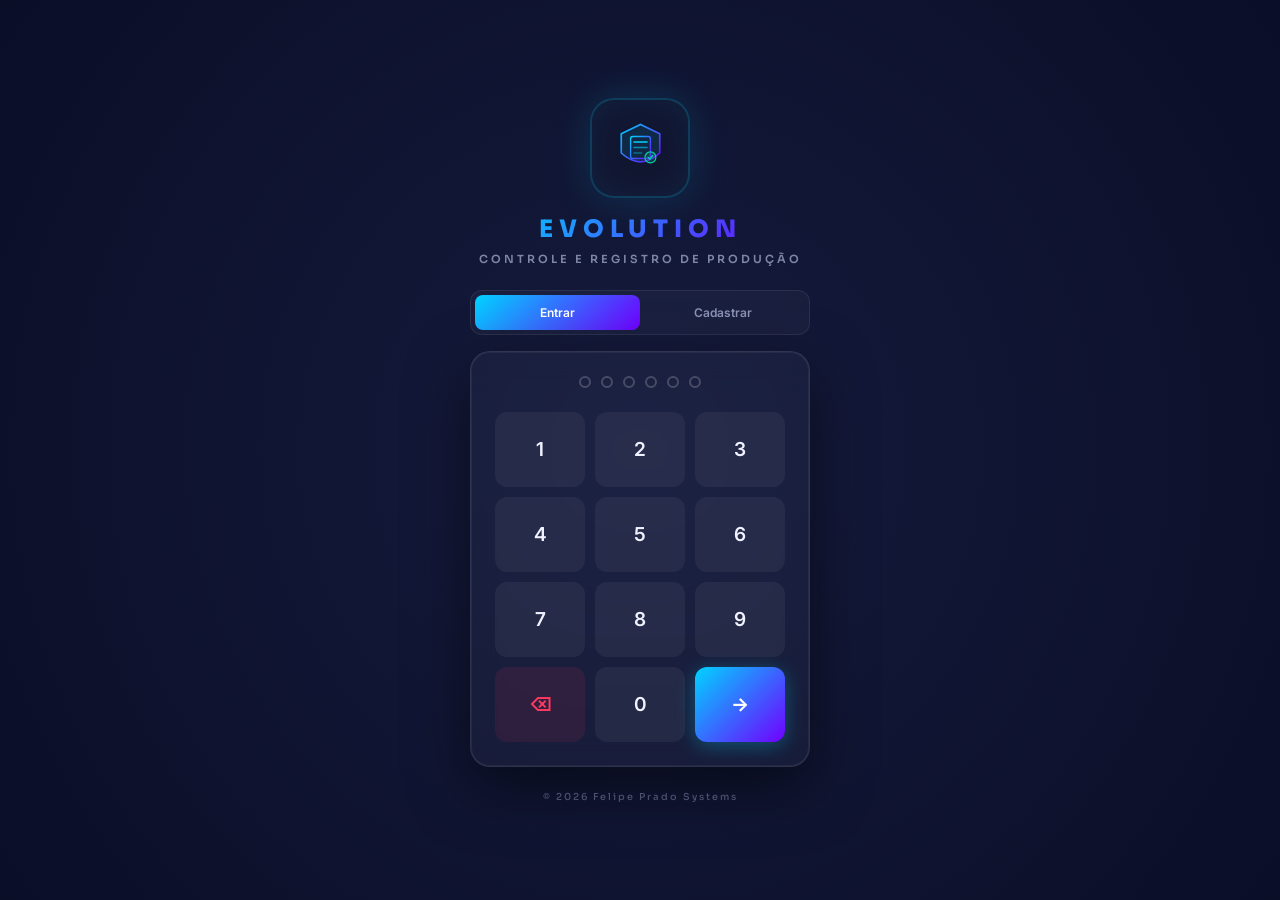
==== financas.html @ 0ac42cc8 "Add files via upload" ====
<!DOCTYPE html>
<html lang="pt-BR">
<head>
    <meta charset="UTF-8">
    <meta name="viewport" content="width=device-width, initial-scale=1.0, maximum-scale=1.0, user-scalable=no, viewport-fit=cover">
    <meta name="theme-color" content="#0a0e27">
    <meta name="apple-mobile-web-app-capable" content="yes">
    <meta name="apple-mobile-web-app-status-bar-style" content="black-translucent">
    <title>Finan&ccedil;as | Felipe Prado Systems</title>
    <link rel="icon" type="image/svg+xml" href="[data-uri]">
    <link rel="preconnect" href="https://fonts.googleapis.com">
    <link rel="stylesheet" href="https://fonts.googleapis.com/css2?family=Sora:wght@300;400;500;600;700;800&family=Inter:wght@300;400;500;600;700;800&family=JetBrains+Mono:wght@400;500;600;700&display=swap">
    <script src="https://www.gstatic.com/firebasejs/10.14.1/firebase-app-compat.js"></script>
    <script src="https://www.gstatic.com/firebasejs/10.14.1/firebase-auth-compat.js"></script>
    <script src="https://www.gstatic.com/firebasejs/10.14.1/firebase-firestore-compat.js"></script>
    <script src="https://cdn.jsdelivr.net/npm/chart.js@4.4.4/dist/chart.umd.min.js"></script>
<style>
@import url('https://fonts.googleapis.com/css2?family=Sora:wght@300;400;500;600;700;800&family=Inter:wght@300;400;500;600;700;800&family=JetBrains+Mono:wght@400;500;600;700&display=swap');
:root {
    --primary:#00d4ff; --primary-glow:rgba(0,212,255,0.4); --secondary:#7000ff;
    --accent:#ffd700; --danger:#ff3860; --success:#00d9a6; --warning:#ffb800;
    --info:#00b4d8; --bg:#0a0e27; --surface:rgba(255,255,255,0.03);
    --surface-elevated:rgba(255,255,255,0.06); --glass:rgba(20,25,50,0.7);
    --border:rgba(255,255,255,0.08); --text:#f0f2ff; --text-secondary:#8b92b4;
    --text-muted:#4a5070;
    --gradient-primary:linear-gradient(135deg,#00d4ff 0%,#7000ff 100%);
    --gradient-success:linear-gradient(135deg,#00d9a6 0%,#00b4d8 100%);
    --gradient-gold:linear-gradient(135deg,#ffd700 0%,#ffb800 100%);
    --gradient-orange:linear-gradient(135deg,#ff8c00 0%,#ff3860 100%);
    --radius:16px; --radius-sm:12px;
}
*{margin:0;padding:0;box-sizing:border-box;-webkit-tap-highlight-color:transparent}
html{scroll-behavior:smooth;touch-action:manipulation}
body{font-family:'Sora','Inter',-apple-system,BlinkMacSystemFont,sans-serif;background:var(--bg);color:var(--text);min-height:100vh;overflow-x:hidden}

/* Ambient */
.ambient-bg{position:fixed;top:0;left:0;width:100%;height:100%;z-index:-1;overflow:hidden;pointer-events:none}
.ambient-bg::before{content:'';position:absolute;top:-50%;left:-50%;width:200%;height:200%;background:radial-gradient(circle at 30% 20%,rgba(0,212,255,0.04) 0%,transparent 50%),radial-gradient(circle at 70% 80%,rgba(112,0,255,0.04) 0%,transparent 50%);animation:rotate 60s linear infinite}
@keyframes rotate{from{transform:rotate(0deg)}to{transform:rotate(360deg)}}

/* Layout */
.app-container{max-width:480px;margin:0 auto;min-height:100vh;display:flex;flex-direction:column;position:relative;padding-bottom:80px}

/* Loading */
#loadingScreen{position:fixed;inset:0;display:flex;flex-direction:column;align-items:center;justify-content:center;background:radial-gradient(circle at center,#151b3d 0%,#0a0e27 100%);z-index:9999;gap:20px;transition:opacity 0.5s,visibility 0.5s}
#loadingScreen.hidden{opacity:0;visibility:hidden;pointer-events:none}
.loader-ring{width:52px;height:52px;border:3px solid var(--border);border-top-color:var(--primary);border-radius:50%;animation:spin 0.8s linear infinite}
@keyframes spin{to{transform:rotate(360deg)}}
#loadingScreen p{font-size:0.75rem;color:var(--text-secondary);letter-spacing:2px;text-transform:uppercase;font-weight:600}

/* Header */
.app-header{position:sticky;top:0;z-index:100;padding:12px 16px;background:rgba(10,14,39,0.92);backdrop-filter:blur(20px);-webkit-backdrop-filter:blur(20px);border-bottom:1px solid var(--border);display:flex;align-items:center;gap:12px}
.back-btn{height:36px;padding:0 12px;border-radius:10px;border:1px solid rgba(0,212,255,0.5);background:rgba(0,212,255,0.08);color:var(--primary);display:flex;align-items:center;gap:6px;cursor:pointer;font-size:0.9rem;flex-shrink:0;transition:all 0.2s;white-space:nowrap;animation:backBtnPulse 2.4s ease-in-out infinite;}
@keyframes backBtnPulse{0%,100%{box-shadow:0 0 0 0 rgba(0,212,255,0.0),0 0 8px rgba(0,212,255,0.15)}50%{box-shadow:0 0 0 4px rgba(0,212,255,0.12),0 0 18px rgba(0,212,255,0.35)}}
.back-btn:active{background:var(--primary);color:white;border-color:var(--primary);animation:none}
.back-btn-label{font-size:0.65rem;font-weight:700;letter-spacing:0.3px;color:var(--primary);transition:color 0.2s}
.back-btn:active .back-btn-label{color:white}
.header-center{flex:1;display:flex;align-items:center;gap:10px}
.header-logo-wrap{width:36px;height:36px;border-radius:10px;background:rgba(0,212,255,0.1);border:1px solid rgba(0,212,255,0.2);display:flex;align-items:center;justify-content:center;font-size:1.1rem;flex-shrink:0}
.header-title-text{font-size:1rem;font-weight:800;background:var(--gradient-primary);-webkit-background-clip:text;-webkit-text-fill-color:transparent}
.header-subtitle{font-size:0.6rem;color:var(--text-secondary);font-weight:600;letter-spacing:0.5px}
.header-month-nav{display:flex;align-items:center;gap:4px;margin-left:auto}
.month-nav-btn{width:30px;height:30px;border-radius:8px;border:1px solid var(--border);background:var(--surface);color:var(--text-secondary);display:flex;align-items:center;justify-content:center;cursor:pointer;font-size:0.9rem;transition:all 0.2s}
.month-nav-btn:active{background:var(--primary);color:white;border-color:var(--primary);transform:scale(0.9)}
.month-nav-label{font-size:0.65rem;font-weight:700;color:var(--text-secondary);letter-spacing:0.3px;padding:0 4px;text-align:center;min-width:64px}

/* Content */
.app-content{flex:1;padding:16px;display:flex;flex-direction:column;gap:12px}
.screen{display:none}
.screen.active{display:flex;flex-direction:column;gap:12px}

/* Bottom Nav */
.bottom-nav{position:fixed;bottom:0;left:50%;transform:translateX(-50%);width:100%;max-width:480px;background:rgba(10,14,39,0.95);backdrop-filter:blur(20px);-webkit-backdrop-filter:blur(20px);border-top:1px solid var(--border);display:flex;z-index:200;padding:8px 0 max(8px,env(safe-area-inset-bottom))}
.nav-btn{flex:1;display:flex;flex-direction:column;align-items:center;gap:3px;padding:6px 4px;border:none;background:transparent;color:var(--text-muted);cursor:pointer;transition:all 0.25s;border-radius:12px;margin:0 4px;position:relative}
.nav-btn.active{color:var(--primary)}
.nav-btn.active::after{content:'';position:absolute;bottom:-4px;left:50%;transform:translateX(-50%);width:20px;height:2px;background:var(--primary);border-radius:2px}
.nav-icon{font-size:1.2rem;line-height:1}
.nav-label{font-size:0.55rem;font-weight:700;letter-spacing:0.5px;text-transform:uppercase}

/* Toast */
.toast-container{position:fixed;top:16px;right:16px;left:16px;max-width:448px;margin:0 auto;z-index:10000;display:flex;flex-direction:column;gap:8px;pointer-events:none}
.toast{background:var(--glass);backdrop-filter:blur(20px);border:1px solid var(--border);border-radius:12px;padding:12px 16px;font-size:0.8rem;font-weight:600;color:var(--text);animation:toastIn 0.3s ease,toastOut 0.3s ease 2.7s forwards;border-left:3px solid var(--primary);pointer-events:all;display:flex;align-items:center;gap:10px}
.toast .toast-icon{font-size:1.1rem}
.toast.success{border-left-color:var(--success)}
.toast.error{border-left-color:var(--danger)}
.toast.warning{border-left-color:var(--warning)}
@keyframes toastIn{from{opacity:0;transform:translateY(-10px)}to{opacity:1;transform:translateY(0)}}
@keyframes toastOut{from{opacity:1}to{opacity:0}}

/* ===== SALDO CARD PREMIUM ===== */
.saldo-card{background:var(--glass);backdrop-filter:blur(20px);border:1px solid rgba(0,212,255,0.15);border-radius:24px;padding:24px 24px 20px;position:relative;overflow:hidden}
.saldo-card::before{content:'';position:absolute;top:0;left:0;right:0;height:3px;background:var(--gradient-primary)}
.saldo-card::after{content:'';position:absolute;top:-60px;right:-60px;width:160px;height:160px;background:radial-gradient(circle,rgba(0,212,255,0.08) 0%,transparent 70%);pointer-events:none}
.saldo-top-row{display:flex;align-items:center;justify-content:space-between;margin-bottom:16px}
.saldo-label{font-size:0.6rem;text-transform:uppercase;letter-spacing:2px;color:var(--text-secondary);font-weight:700}
.saldo-eye-btn{width:28px;height:28px;border-radius:8px;border:1px solid var(--border);background:var(--surface);color:var(--text-muted);display:flex;align-items:center;justify-content:center;cursor:pointer;font-size:0.85rem;transition:all 0.2s}
.saldo-eye-btn:active{background:var(--primary);color:white}
.saldo-main{text-align:center;margin-bottom:16px}
.saldo-value{font-family:'JetBrains Mono',monospace;font-size:2.4rem;font-weight:800;letter-spacing:-1px;margin-bottom:4px;transition:all 0.3s}
.saldo-value.positive{color:var(--success);text-shadow:0 0 30px rgba(0,217,166,0.3)}
.saldo-value.negative{color:var(--danger);text-shadow:0 0 30px rgba(255,56,96,0.3)}
.saldo-value.neutral{color:var(--text)}
.saldo-value.hidden-value{filter:blur(12px);user-select:none}
.saldo-sub{font-size:0.65rem;color:var(--text-muted);font-weight:600}
.saldo-metrics{display:grid;grid-template-columns:1fr 1fr 1fr;gap:1px;background:var(--border);border-radius:12px;overflow:hidden}
.saldo-metric{background:var(--glass);padding:12px 8px;text-align:center}
.saldo-metric-label{font-size:0.5rem;text-transform:uppercase;letter-spacing:1px;color:var(--text-muted);font-weight:700;margin-bottom:4px}
.saldo-metric-value{font-family:'JetBrains Mono',monospace;font-size:0.82rem;font-weight:700}
.saldo-metric.receitas .saldo-metric-value{color:var(--success)}
.saldo-metric.despesas .saldo-metric-value{color:var(--danger)}
.saldo-metric.economia .saldo-metric-value{color:var(--accent)}

/* Quick Actions */
.quick-actions{display:grid;grid-template-columns:1fr 1fr;gap:10px}
.quick-action-btn{display:flex;align-items:center;gap:10px;padding:14px;border-radius:var(--radius);border:1px solid var(--border);background:var(--glass);cursor:pointer;transition:all 0.2s;position:relative;overflow:hidden}
.quick-action-btn:active{transform:scale(0.97)}
.quick-action-btn.receita-btn{border-color:rgba(0,217,166,0.2)}
.quick-action-btn.receita-btn:active{background:rgba(0,217,166,0.1)}
.quick-action-btn.despesa-btn{border-color:rgba(255,56,96,0.2)}
.quick-action-btn.despesa-btn:active{background:rgba(255,56,96,0.1)}
.quick-action-icon{width:38px;height:38px;border-radius:10px;display:flex;align-items:center;justify-content:center;font-size:1.2rem;flex-shrink:0}
.receita-btn .quick-action-icon{background:rgba(0,217,166,0.12);color:var(--success)}
.despesa-btn .quick-action-icon{background:rgba(255,56,96,0.12);color:var(--danger)}
.quick-action-text{font-size:0.72rem;font-weight:700;color:var(--text)}
.quick-action-sub{font-size:0.58rem;color:var(--text-muted);font-weight:600;margin-top:1px}

/* Daily Average Bar */
.daily-bar{background:var(--glass);border:1px solid var(--border);border-radius:var(--radius);padding:14px 16px;display:flex;align-items:center;gap:12px}
.daily-bar-icon{font-size:1.3rem}
.daily-bar-info{flex:1}
.daily-bar-label{font-size:0.6rem;text-transform:uppercase;letter-spacing:1px;color:var(--text-secondary);font-weight:700}
.daily-bar-row{display:flex;align-items:baseline;gap:6px;margin-top:2px}
.daily-bar-value{font-family:'JetBrains Mono',monospace;font-size:1rem;font-weight:700;color:var(--text)}
.daily-bar-sub{font-size:0.6rem;color:var(--text-muted);font-weight:600}
.daily-bar-badge{font-size:0.6rem;font-weight:700;padding:4px 10px;border-radius:20px;white-space:nowrap}
.daily-bar-badge.ok{background:rgba(0,217,166,0.12);color:var(--success)}
.daily-bar-badge.warn{background:rgba(255,184,0,0.12);color:var(--warning)}
.daily-bar-badge.over{background:rgba(255,56,96,0.12);color:var(--danger)}

/* ===== EVO IMPORT ===== */
.evo-import-card{background:linear-gradient(135deg,rgba(0,212,255,0.08) 0%,rgba(112,0,255,0.08) 100%);border:1px solid rgba(0,212,255,0.2);border-radius:var(--radius);padding:14px 16px;display:flex;align-items:center;gap:12px}
.evo-import-icon{width:40px;height:40px;border-radius:10px;background:rgba(0,212,255,0.1);border:1px solid rgba(0,212,255,0.2);display:flex;align-items:center;justify-content:center;font-size:1.2rem;flex-shrink:0}
.evo-import-info{flex:1}
.evo-import-label{font-size:0.6rem;text-transform:uppercase;letter-spacing:1px;color:var(--primary);font-weight:700;margin-bottom:3px}
.evo-import-value{font-family:'JetBrains Mono',monospace;font-size:1rem;font-weight:700;color:var(--text)}
.evo-import-sub{font-size:0.6rem;color:var(--text-muted);margin-top:2px}

/* Score Card */
.score-card{background:var(--glass);border:1px solid var(--border);border-radius:var(--radius);padding:16px;display:flex;align-items:center;gap:16px}
.score-gauge{position:relative;width:72px;height:72px;flex-shrink:0}
.score-gauge canvas{width:72px !important;height:72px !important}
.score-number{position:absolute;inset:0;display:flex;flex-direction:column;align-items:center;justify-content:center}
.score-num{font-family:'JetBrains Mono',monospace;font-size:1.1rem;font-weight:800;line-height:1}
.score-max{font-size:0.5rem;color:var(--text-muted);font-weight:600}
.score-info{flex:1}
.score-title{font-size:0.7rem;text-transform:uppercase;letter-spacing:1.5px;color:var(--text-secondary);font-weight:700;margin-bottom:4px}
.score-badge{display:inline-flex;align-items:center;gap:5px;padding:4px 10px;border-radius:20px;font-size:0.7rem;font-weight:800;margin-bottom:6px}
.score-badge.excelente{background:rgba(0,217,166,0.15);color:var(--success);border:1px solid rgba(0,217,166,0.3)}
.score-badge.bom{background:rgba(255,215,0,0.15);color:var(--accent);border:1px solid rgba(255,215,0,0.3)}
.score-badge.regular{background:rgba(255,184,0,0.15);color:var(--warning);border:1px solid rgba(255,184,0,0.3)}
.score-badge.critico{background:rgba(255,56,96,0.15);color:var(--danger);border:1px solid rgba(255,56,96,0.3)}
.score-badge.indisponivel{background:rgba(139,146,180,0.08);color:var(--text-muted);border:1px solid rgba(139,146,180,0.15)}
.score-tip{font-size:0.65rem;color:var(--text-muted);line-height:1.4}

/* Glass Card */
.glass-card{background:var(--glass);backdrop-filter:blur(10px);border:1px solid var(--border);border-radius:var(--radius);padding:16px;overflow:hidden;position:relative}
.card-header{display:flex;align-items:center;justify-content:space-between;margin-bottom:14px}
.card-title{font-size:0.7rem;text-transform:uppercase;letter-spacing:1.5px;color:var(--text-secondary);font-weight:700;display:flex;align-items:center;gap:6px}
.card-title-icon{font-size:1rem}
.card-action{font-size:0.65rem;color:var(--primary);font-weight:700;cursor:pointer;padding:4px 8px;border-radius:6px;border:1px solid rgba(0,212,255,0.2);background:rgba(0,212,255,0.06);transition:all 0.2s}
.card-action:active{background:var(--primary);color:white}

/* Recent Transactions on Dashboard */
.recent-tx-item{display:flex;align-items:center;gap:10px;padding:10px 0;border-bottom:1px solid var(--border)}
.recent-tx-item:last-child{border-bottom:none}
.recent-tx-icon{width:34px;height:34px;border-radius:9px;display:flex;align-items:center;justify-content:center;font-size:1rem;flex-shrink:0;background:var(--surface);border:1px solid var(--border)}
.recent-tx-info{flex:1;min-width:0}
.recent-tx-desc{font-size:0.78rem;font-weight:700;white-space:nowrap;overflow:hidden;text-overflow:ellipsis}
.recent-tx-cat{font-size:0.58rem;color:var(--text-secondary);font-weight:600;text-transform:uppercase;letter-spacing:0.3px}
.recent-tx-amount{font-family:'JetBrains Mono',monospace;font-size:0.82rem;font-weight:700}
.recent-tx-amount.receita{color:var(--success)}
.recent-tx-amount.despesa{color:var(--danger)}

/* Chart containers */
.chart-wrap{position:relative;width:100%;padding:4px 0}
.chart-wrap canvas{max-height:220px}
.chart-legend{display:flex;flex-wrap:wrap;gap:8px;margin-top:12px}
.legend-item{display:flex;align-items:center;gap:5px;font-size:0.65rem;color:var(--text-secondary);font-weight:600}
.legend-dot{width:8px;height:8px;border-radius:50%;flex-shrink:0}

/* FAB */
.fab{position:fixed;bottom:90px;right:50%;transform:translateX(calc(50% - 16px - 220px));width:56px;height:56px;border-radius:50%;background:var(--gradient-primary);border:none;color:white;font-size:1.6rem;display:flex;align-items:center;justify-content:center;cursor:pointer;box-shadow:0 4px 24px rgba(0,212,255,0.4);z-index:150;transition:all 0.3s}
.fab:active{transform:translateX(calc(50% - 16px - 220px)) scale(0.9)}
@media(max-width:480px){.fab{right:16px;transform:none}.fab:active{transform:scale(0.9)}}

/* ===== TRANSACTIONS ===== */
.search-bar{position:relative;margin-bottom:8px}
.search-bar input{width:100%;padding:11px 14px 11px 38px;background:var(--glass);border:1px solid var(--border);border-radius:var(--radius-sm);color:var(--text);font-size:0.82rem;font-family:'Inter',sans-serif;outline:none;transition:all 0.3s}
.search-bar input:focus{border-color:var(--primary);background:rgba(0,212,255,0.05)}
.search-bar input::placeholder{color:var(--text-muted)}
.search-bar-icon{position:absolute;left:12px;top:50%;transform:translateY(-50%);font-size:0.9rem;color:var(--text-muted);pointer-events:none}
.filter-tabs{display:flex;gap:6px;margin-bottom:4px}
.filter-tab{flex:1;padding:8px 4px;border:1px solid var(--border);background:var(--surface);color:var(--text-secondary);border-radius:10px;font-size:0.7rem;font-weight:700;cursor:pointer;text-align:center;transition:all 0.2s;font-family:'Inter',sans-serif;text-transform:uppercase;letter-spacing:0.5px}
.filter-tab.active{background:var(--gradient-primary);border-color:transparent;color:white}
.tx-summary-strip{display:flex;gap:1px;background:var(--border);border-radius:10px;overflow:hidden;margin-bottom:8px}
.tx-summary-item{flex:1;background:var(--glass);padding:10px 8px;text-align:center}
.tx-summary-label{font-size:0.5rem;text-transform:uppercase;letter-spacing:0.8px;color:var(--text-muted);font-weight:700;margin-bottom:3px}
.tx-summary-val{font-family:'JetBrains Mono',monospace;font-size:0.78rem;font-weight:700}

/* Transaction List */
.tx-group{margin-bottom:4px}
.tx-date-header{display:flex;align-items:center;justify-content:space-between;padding:6px 4px;margin-bottom:6px}
.tx-date-label{font-size:0.6rem;text-transform:uppercase;letter-spacing:1.5px;color:var(--text-muted);font-weight:700}
.tx-date-total{font-family:'JetBrains Mono',monospace;font-size:0.6rem;font-weight:700;color:var(--text-muted)}
.tx-item{background:var(--glass);border:1px solid var(--border);border-radius:var(--radius-sm);padding:12px 14px;display:flex;align-items:center;gap:12px;cursor:pointer;transition:all 0.2s;margin-bottom:6px}
.tx-item:active{transform:scale(0.98)}
.tx-item.receita{border-left:3px solid var(--success)}
.tx-item.despesa{border-left:3px solid var(--danger)}
.tx-item.evo-import{border-left:3px solid var(--primary);background:linear-gradient(90deg,rgba(0,212,255,0.05) 0%,transparent 100%)}
.tx-icon{width:38px;height:38px;border-radius:10px;display:flex;align-items:center;justify-content:center;font-size:1.1rem;flex-shrink:0;background:var(--surface);border:1px solid var(--border)}
.tx-info{flex:1;min-width:0}
.tx-desc{font-size:0.82rem;font-weight:700;white-space:nowrap;overflow:hidden;text-overflow:ellipsis;margin-bottom:2px}
.tx-cat{font-size:0.6rem;color:var(--text-secondary);font-weight:600;text-transform:uppercase;letter-spacing:0.5px}
.tx-right{display:flex;flex-direction:column;align-items:flex-end;gap:4px}
.tx-amount{font-family:'JetBrains Mono',monospace;font-size:0.9rem;font-weight:700;text-align:right;white-space:nowrap}
.tx-amount.receita{color:var(--success)}
.tx-amount.despesa{color:var(--danger)}
.tx-delete-btn{width:32px;height:32px;border-radius:8px;border:1px solid rgba(255,56,96,0.45);background:rgba(255,56,96,0.14);color:var(--danger);display:flex;align-items:center;justify-content:center;cursor:pointer;font-size:0.88rem;flex-shrink:0;transition:all 0.2s;box-shadow:0 0 8px rgba(255,56,96,0.15)}
.tx-delete-btn:active{background:var(--danger);color:white;transform:scale(0.9);box-shadow:0 0 14px rgba(255,56,96,0.5)}

/* ===== BUDGET ===== */
.budget-overview{background:var(--glass);border:1px solid var(--border);border-radius:var(--radius);padding:18px;margin-bottom:8px}
.budget-overview-header{display:flex;align-items:center;justify-content:space-between;margin-bottom:14px}
.budget-overview-row{display:flex;justify-content:space-between;margin-bottom:6px}
.budget-overview-label{font-size:0.65rem;color:var(--text-secondary);font-weight:600}
.budget-overview-value{font-family:'JetBrains Mono',monospace;font-size:0.78rem;font-weight:700}
.budget-remaining{display:flex;align-items:center;gap:8px;padding:10px 14px;border-radius:10px;margin-top:10px;font-size:0.72rem;font-weight:700}
.budget-remaining.ok{background:rgba(0,217,166,0.08);border:1px solid rgba(0,217,166,0.2);color:var(--success)}
.budget-remaining.warn{background:rgba(255,184,0,0.08);border:1px solid rgba(255,184,0,0.2);color:var(--warning)}
.budget-remaining.over{background:rgba(255,56,96,0.08);border:1px solid rgba(255,56,96,0.2);color:var(--danger)}
.budget-remaining-icon{font-size:1.1rem}
.budget-item{background:var(--glass);border:1px solid var(--border);border-radius:var(--radius-sm);padding:14px;margin-bottom:8px;transition:all 0.2s}
.budget-item-header{display:flex;align-items:center;justify-content:space-between;margin-bottom:10px}
.budget-cat-info{display:flex;align-items:center;gap:8px}
.budget-cat-icon{width:32px;height:32px;border-radius:8px;display:flex;align-items:center;justify-content:center;font-size:1rem;background:var(--surface);border:1px solid var(--border)}
.budget-cat-name{font-size:0.8rem;font-weight:700}
.budget-amounts{font-size:0.65rem;color:var(--text-muted);margin-top:1px;font-family:'JetBrains Mono',monospace}
.budget-pct{font-family:'JetBrains Mono',monospace;font-size:0.75rem;font-weight:700}
.budget-pct.ok{color:var(--success)}
.budget-pct.warn{color:var(--warning)}
.budget-pct.over{color:var(--danger)}
.progress-track{background:var(--surface);border-radius:8px;height:6px;overflow:hidden;border:1px solid var(--border)}
.progress-fill{height:100%;border-radius:8px;transition:width 0.6s cubic-bezier(0.4,0,0.2,1)}
.progress-fill.ok{background:var(--gradient-success)}
.progress-fill.warn{background:linear-gradient(90deg,var(--warning),var(--accent))}
.progress-fill.over{background:var(--gradient-orange)}

/* ===== ANALYSIS ===== */
.comparison-grid{display:grid;grid-template-columns:1fr 1fr;gap:10px;margin-bottom:4px}
.comparison-card{background:var(--glass);border:1px solid var(--border);border-radius:var(--radius-sm);padding:14px;text-align:center;position:relative;overflow:hidden}
.comparison-card::before{content:'';position:absolute;top:0;left:0;right:0;height:2px}
.comparison-card.this-month::before{background:var(--gradient-primary)}
.comparison-card.last-month::before{background:var(--border)}
.comparison-label{font-size:0.55rem;text-transform:uppercase;letter-spacing:1px;color:var(--text-muted);font-weight:700;margin-bottom:6px}
.comparison-value{font-family:'JetBrains Mono',monospace;font-size:1rem;font-weight:700;margin-bottom:4px}
.comparison-delta{font-size:0.65rem;font-weight:700;padding:2px 6px;border-radius:4px;display:inline-block}
.delta-pos{color:var(--success);background:rgba(0,217,166,0.1)}
.delta-neg{color:var(--danger);background:rgba(255,56,96,0.1)}
.delta-neu{color:var(--text-muted);background:var(--surface)}

/* Insights Premium */
.insight-cards{display:flex;flex-direction:column;gap:8px}
.insight-card{background:var(--glass);border:1px solid var(--border);border-radius:var(--radius-sm);padding:14px;display:flex;gap:12px;align-items:flex-start}
.insight-icon{width:36px;height:36px;border-radius:10px;display:flex;align-items:center;justify-content:center;font-size:1.1rem;flex-shrink:0}
.insight-icon.tip{background:rgba(0,212,255,0.1);border:1px solid rgba(0,212,255,0.2)}
.insight-icon.alert{background:rgba(255,56,96,0.1);border:1px solid rgba(255,56,96,0.2)}
.insight-icon.success{background:rgba(0,217,166,0.1);border:1px solid rgba(0,217,166,0.2)}
.insight-icon.warn{background:rgba(255,184,0,0.1);border:1px solid rgba(255,184,0,0.2)}
.insight-text{flex:1;font-size:0.75rem;color:var(--text-secondary);line-height:1.5}
.insight-text strong{color:var(--text);font-weight:700}

/* Top Expenses */
.top-expense-item{display:flex;align-items:center;gap:12px;padding:10px 0;border-bottom:1px solid var(--border)}
.top-expense-item:last-child{border-bottom:none}
.top-rank{font-family:'JetBrains Mono',monospace;font-size:0.75rem;font-weight:800;color:var(--text-muted);width:20px;text-align:center}
.top-expense-bar{flex:1}
.top-expense-header{display:flex;justify-content:space-between;align-items:center;margin-bottom:5px}
.top-expense-name{font-size:0.75rem;font-weight:700}
.top-expense-amount{font-family:'JetBrains Mono',monospace;font-size:0.75rem;font-weight:700;color:var(--danger)}

/* ===== METAS (GOALS) ===== */
.meta-card{background:var(--glass);border:1px solid var(--border);border-radius:var(--radius);padding:16px;margin-bottom:8px;position:relative;overflow:hidden}
.meta-card::before{content:'';position:absolute;top:0;left:0;right:0;height:2px;background:var(--gradient-gold)}
.meta-header-row{display:flex;align-items:center;justify-content:space-between;margin-bottom:12px}
.meta-emoji{font-size:1.4rem;margin-right:8px}
.meta-name{font-size:0.85rem;font-weight:700}
.meta-deadline{font-size:0.58rem;color:var(--text-muted);font-weight:600;margin-top:2px}
.meta-delete-btn{width:26px;height:26px;border-radius:7px;border:none;background:rgba(255,56,96,0.08);color:var(--danger);display:flex;align-items:center;justify-content:center;cursor:pointer;font-size:0.7rem;transition:all 0.2s}
.meta-delete-btn:active{background:var(--danger);color:white}
.meta-progress-row{display:flex;align-items:center;gap:10px;margin-bottom:8px}
.meta-progress-track{flex:1;background:var(--surface);border-radius:8px;height:8px;overflow:hidden;border:1px solid var(--border)}
.meta-progress-fill{height:100%;border-radius:8px;background:var(--gradient-gold);transition:width 0.8s cubic-bezier(0.4,0,0.2,1)}
.meta-pct{font-family:'JetBrains Mono',monospace;font-size:0.75rem;font-weight:700;color:var(--accent);min-width:38px;text-align:right}
.meta-values{display:flex;justify-content:space-between;font-size:0.65rem;color:var(--text-muted);font-family:'JetBrains Mono',monospace}
.meta-add-btn{width:100%;padding:14px;border:2px dashed var(--border);border-radius:var(--radius);background:transparent;color:var(--text-secondary);font-size:0.78rem;font-weight:700;cursor:pointer;transition:all 0.2s;font-family:'Inter',sans-serif;display:flex;align-items:center;justify-content:center;gap:8px}
.meta-add-btn:active{border-color:var(--primary);color:var(--primary);background:rgba(0,212,255,0.05)}

/* Empty state */
.empty-state{text-align:center;padding:40px 20px;color:var(--text-muted)}
.empty-icon{font-size:2.5rem;margin-bottom:12px;opacity:0.5}
.empty-text{font-size:0.8rem;font-weight:600;margin-bottom:4px;color:var(--text-secondary)}
.empty-sub{font-size:0.7rem}

/* ===== MODALS ===== */
.modal-overlay{position:fixed;inset:0;background:rgba(0,0,0,0.7);backdrop-filter:blur(8px);z-index:500;display:flex;align-items:flex-end;justify-content:center;padding:0;opacity:0;pointer-events:none;transition:opacity 0.3s}
.modal-overlay.open{opacity:1;pointer-events:all}
.modal-sheet{background:rgba(15,19,45,0.98);border:1px solid var(--border);border-radius:24px 24px 0 0;padding:20px;width:100%;max-width:480px;max-height:90vh;overflow-y:auto;transform:translateY(100%);transition:transform 0.35s cubic-bezier(0.4,0,0.2,1)}
.modal-overlay.open .modal-sheet{transform:translateY(0)}
.modal-handle{width:36px;height:4px;background:var(--border);border-radius:2px;margin:0 auto 20px;flex-shrink:0}
.modal-title{font-size:1rem;font-weight:800;margin-bottom:20px;text-align:center}
.modal-close-row{display:flex;justify-content:flex-end;margin-bottom:8px}
.modal-x{width:30px;height:30px;border-radius:50%;border:1px solid var(--border);background:var(--surface);color:var(--text-muted);display:flex;align-items:center;justify-content:center;cursor:pointer;font-size:0.75rem;transition:all 0.2s}
.modal-x:active{background:var(--danger);color:white;border-color:var(--danger)}

/* Form elements */
.form-group{margin-bottom:16px}
.form-label{display:block;font-size:0.62rem;text-transform:uppercase;letter-spacing:1.5px;color:var(--text-secondary);font-weight:700;margin-bottom:8px}
input,select,textarea{width:100%;padding:12px 14px;background:var(--surface);border:1px solid var(--border);border-radius:var(--radius-sm);color:var(--text);font-size:0.85rem;font-family:'Inter',sans-serif;transition:all 0.3s;outline:none;-webkit-appearance:none;appearance:none}
input:focus,select:focus,textarea:focus{border-color:var(--primary);background:rgba(0,212,255,0.05)}
select option{background:#0f132d;color:var(--text)}
.type-toggle{display:flex;gap:8px;margin-bottom:16px}
.type-btn{flex:1;padding:10px;border-radius:var(--radius-sm);border:1px solid var(--border);background:var(--surface);color:var(--text-secondary);font-size:0.75rem;font-weight:700;cursor:pointer;text-align:center;transition:all 0.2s;font-family:'Inter',sans-serif;text-transform:uppercase;letter-spacing:0.5px}
.type-btn.receita.active{background:rgba(0,217,166,0.15);border-color:var(--success);color:var(--success)}
.type-btn.despesa.active{background:rgba(255,56,96,0.15);border-color:var(--danger);color:var(--danger)}
.cat-grid{display:grid;grid-template-columns:repeat(4,1fr);gap:8px;margin-bottom:16px}
.cat-btn{display:flex;flex-direction:column;align-items:center;gap:4px;padding:10px 4px;border-radius:var(--radius-sm);border:1px solid var(--border);background:var(--surface);cursor:pointer;transition:all 0.2s;font-size:0.55rem;color:var(--text-secondary);font-weight:700;font-family:'Inter',sans-serif;text-transform:uppercase;letter-spacing:0.3px}
.cat-btn .cat-emoji{font-size:1.3rem;line-height:1}
.cat-btn.active{border-color:var(--primary);background:rgba(0,212,255,0.1);color:var(--primary)}
.btn{width:100%;padding:14px;border:none;border-radius:var(--radius-sm);font-size:0.85rem;font-weight:700;cursor:pointer;font-family:'Inter',sans-serif;transition:all 0.2s;letter-spacing:0.3px}
.btn:active{transform:scale(0.98)}
.btn-primary{background:var(--gradient-primary);color:white;box-shadow:0 4px 20px rgba(0,212,255,0.3)}
.btn-danger{background:rgba(255,56,96,0.1);border:1px solid rgba(255,56,96,0.3);color:var(--danger)}
.btn-glass{background:var(--surface);border:1px solid var(--border);color:var(--text)}
.btn-success{background:rgba(0,217,166,0.1);border:1px solid rgba(0,217,166,0.3);color:var(--success)}
.btn-row{display:flex;gap:10px}
.btn-row .btn{flex:1}
.installment-row{display:flex;gap:10px}
.installment-row .form-group{flex:1}
.recurring-tag{display:inline-flex;align-items:center;gap:4px;font-size:0.6rem;font-weight:700;padding:3px 8px;border-radius:20px;background:rgba(0,212,255,0.1);color:var(--primary);border:1px solid rgba(0,212,255,0.2)}
.budget-setting-row{display:flex;align-items:center;gap:12px;padding:10px 0;border-bottom:1px solid var(--border)}
.budget-setting-row:last-child{border-bottom:none}
.budget-setting-icon{font-size:1.2rem;width:30px;text-align:center;flex-shrink:0}
.budget-setting-name{flex:1;font-size:0.8rem;font-weight:700}
.budget-setting-input{width:120px;padding:8px 10px;font-size:0.8rem;text-align:right;font-family:'JetBrains Mono',monospace}
.tx-badge{font-size:0.55rem;font-weight:700;padding:2px 6px;border-radius:4px;background:rgba(255,215,0,0.1);color:var(--accent);border:1px solid rgba(255,215,0,0.2)}

/* Scrollbar */
::-webkit-scrollbar{width:4px}
::-webkit-scrollbar-track{background:transparent}
::-webkit-scrollbar-thumb{background:var(--border);border-radius:2px}

/* Utility */
.hidden{display:none !important}

/* Animations */
.fade-in{animation:fadeIn 0.4s ease both}
@keyframes fadeIn{from{opacity:0;transform:translateY(8px)}to{opacity:1;transform:translateY(0)}}
.slide-up{animation:slideUp 0.35s cubic-bezier(0.4,0,0.2,1) both}
@keyframes slideUp{from{opacity:0;transform:translateY(16px)}to{opacity:1;transform:translateY(0)}}
.section-divider{height:1px;background:var(--border);margin:4px 0}

/* Pulse on value change */
@keyframes valuePop{0%{transform:scale(1)}50%{transform:scale(1.05)}100%{transform:scale(1)}}
.value-pop{animation:valuePop 0.3s ease}
</style>
</head>
<body>
<div class="ambient-bg"></div>
<div class="toast-container" id="toastContainer"></div>

<!-- Loading -->
<div id="loadingScreen">
    <div class="loader-ring"></div>
    <p>Finan&ccedil;as &bull; Carregando</p>
</div>

<!-- Main App -->
<div id="financeApp" class="app-container hidden">

    <!-- Header -->
    <header class="app-header">
        <button class="back-btn" onclick="window.location.href='index.html'" title="Voltar ao Evolution">&#8592; <span class="back-btn-label">Evolution</span></button>
        <div class="header-center">
            <div class="header-logo-wrap">&#x1F4B0;</div>
            <div>
                <div class="header-title-text">Finan&ccedil;as</div>
                <div class="header-subtitle" id="headerMonthLabel">Carregando...</div>
            </div>
        </div>
        <div class="header-month-nav">
            <button class="month-nav-btn" onclick="finance.prevMonth()" title="M&ecirc;s anterior">&#8249;</button>
            <span class="month-nav-label" id="monthNavLabel">...</span>
            <button class="month-nav-btn" onclick="finance.nextMonth()" title="Pr&oacute;ximo m&ecirc;s">&#8250;</button>
        </div>
    </header>

    <!-- Screens -->
    <main class="app-content" id="mainContent">

        <!-- ===== DASHBOARD ===== -->
        <div id="screenDashboard" class="screen active">
            <!-- Saldo Card Premium -->
            <div class="saldo-card fade-in">
                <div class="saldo-top-row">
                    <div class="saldo-label">Saldo do M&ecirc;s</div>
                    <button class="saldo-eye-btn" onclick="finance.toggleHideValues()" id="eyeBtn" title="Ocultar valores">&#x1F441;</button>
                </div>
                <div class="saldo-main">
                    <div class="saldo-value neutral" id="dashSaldo">R$&nbsp;0,00</div>
                    <div class="saldo-sub" id="dashSaldoSub">Nenhuma movimenta&ccedil;&atilde;o registrada</div>
                </div>
                <div class="saldo-metrics">
                    <div class="saldo-metric receitas">
                        <div class="saldo-metric-label">Receitas</div>
                        <div class="saldo-metric-value" id="dashReceitas">R$&nbsp;0</div>
                    </div>
                    <div class="saldo-metric despesas">
                        <div class="saldo-metric-label">Despesas</div>
                        <div class="saldo-metric-value" id="dashDespesas">R$&nbsp;0</div>
                    </div>
                    <div class="saldo-metric economia">
                        <div class="saldo-metric-label">Economia</div>
                        <div class="saldo-metric-value" id="dashEconomia">0%</div>
                    </div>
                </div>
            </div>

            <!-- Quick Actions -->
            <div class="quick-actions fade-in">
                <button class="quick-action-btn receita-btn" onclick="finance.openAddTransaction('receita')">
                    <div class="quick-action-icon">&#x2B06;</div>
                    <div>
                        <div class="quick-action-text">Nova Receita</div>
                        <div class="quick-action-sub">Adicionar entrada</div>
                    </div>
                </button>
                <button class="quick-action-btn despesa-btn" onclick="finance.openAddTransaction('despesa')">
                    <div class="quick-action-icon">&#x2B07;</div>
                    <div>
                        <div class="quick-action-text">Nova Despesa</div>
                        <div class="quick-action-sub">Adicionar sa&iacute;da</div>
                    </div>
                </button>
            </div>

            <!-- Daily Average -->
            <div class="daily-bar fade-in" id="dailyBar">
                <div class="daily-bar-icon">&#x1F4C5;</div>
                <div class="daily-bar-info">
                    <div class="daily-bar-label">M&eacute;dia di&aacute;ria de gastos</div>
                    <div class="daily-bar-row">
                        <div class="daily-bar-value" id="dailyAvgValue">R$&nbsp;0,00</div>
                        <div class="daily-bar-sub" id="dailyAvgSub">/dia</div>
                    </div>
                </div>
                <div class="daily-bar-badge ok" id="dailyAvgBadge">Dentro</div>
            </div>

            <!-- Evolution Import -->
            <div class="evo-import-card fade-in" id="evoImportCard" style="display:none">
                <div class="evo-import-icon">&#x2693;</div>
                <div class="evo-import-info">
                    <div class="evo-import-label">Evolution &bull; Importado</div>
                    <div class="evo-import-value" id="evoImportValue">R$&nbsp;0,00</div>
                    <div class="evo-import-sub" id="evoImportSub">Ganhos do porto &bull; autom&aacute;tico</div>
                </div>
            </div>

            <!-- Score Financeiro -->
            <div class="score-card fade-in">
                <div class="score-gauge">
                    <canvas id="scoreChart"></canvas>
                    <div class="score-number">
                        <span class="score-num" id="scoreNum">--</span>
                        <span class="score-max">/100</span>
                    </div>
                </div>
                <div class="score-info">
                    <div class="score-title">Sa&uacute;de Financeira</div>
                    <div class="score-badge bom" id="scoreBadge">Calculando...</div>
                    <div class="score-tip" id="scoreTip">Adicione transa&ccedil;&otilde;es para ver sua pontua&ccedil;&atilde;o</div>
                </div>
            </div>

            <!-- Recent Transactions -->
            <div class="glass-card fade-in" id="recentTxCard">
                <div class="card-header">
                    <div class="card-title"><span class="card-title-icon">&#x1F4CB;</span> &Uacute;ltimas Transa&ccedil;&otilde;es</div>
                    <span class="card-action" onclick="finance.showScreen('transactions')">Ver todas</span>
                </div>
                <div id="recentTxList">
                    <div class="empty-state" style="padding:16px">
                        <div class="empty-text" style="font-size:0.75rem">Nenhuma transa&ccedil;&atilde;o ainda</div>
                    </div>
                </div>
            </div>

            <!-- Donut Chart -->
            <div class="glass-card fade-in" id="donutCardWrap">
                <div class="card-header">
                    <div class="card-title"><span class="card-title-icon">&#x1F4CA;</span> Despesas por Categoria</div>
                </div>
                <div class="chart-wrap" id="donutWrap">
                    <div class="empty-state" id="donutEmpty">
                        <div class="empty-icon">&#x1F4CA;</div>
                        <div class="empty-text">Sem despesas este m&ecirc;s</div>
                        <div class="empty-sub">Adicione uma despesa para ver o gr&aacute;fico</div>
                    </div>
                    <canvas id="donutChart" style="display:none;max-height:200px"></canvas>
                </div>
                <div class="chart-legend" id="donutLegend"></div>
            </div>

            <!-- Line Chart -->
            <div class="glass-card fade-in" id="lineCardWrap">
                <div class="card-header">
                    <div class="card-title"><span class="card-title-icon">&#x1F4C8;</span> Evolu&ccedil;&atilde;o do Saldo</div>
                    <span class="card-action" onclick="finance.showScreen('analysis')">Ver mais</span>
                </div>
                <div class="chart-wrap">
                    <canvas id="lineChart" style="max-height:160px"></canvas>
                </div>
            </div>
        </div>

        <!-- ===== TRANSACOES ===== -->
        <div id="screenTransactions" class="screen">
            <!-- Search -->
            <div class="search-bar">
                <span class="search-bar-icon">&#x1F50D;</span>
                <input type="text" id="txSearchInput" placeholder="Buscar transa&ccedil;&otilde;es..." oninput="finance.onSearchInput()">
            </div>
            <div class="filter-tabs">
                <button class="filter-tab active" id="tabAll" onclick="finance.setTxFilter('all')">Todas</button>
                <button class="filter-tab" id="tabReceitas" onclick="finance.setTxFilter('receita')">Receitas</button>
                <button class="filter-tab" id="tabDespesas" onclick="finance.setTxFilter('despesa')">Despesas</button>
            </div>
            <!-- Summary strip -->
            <div class="tx-summary-strip" id="txSummaryStrip">
                <div class="tx-summary-item">
                    <div class="tx-summary-label">Entradas</div>
                    <div class="tx-summary-val" id="txSumReceitas" style="color:var(--success)">R$ 0</div>
                </div>
                <div class="tx-summary-item">
                    <div class="tx-summary-label">Sa&iacute;das</div>
                    <div class="tx-summary-val" id="txSumDespesas" style="color:var(--danger)">R$ 0</div>
                </div>
                <div class="tx-summary-item">
                    <div class="tx-summary-label">Saldo</div>
                    <div class="tx-summary-val" id="txSumSaldo" style="color:var(--primary)">R$ 0</div>
                </div>
            </div>
            <div id="txList"></div>
        </div>

        <!-- ===== ORCAMENTO ===== -->
        <div id="screenBudget" class="screen">
            <div class="budget-overview">
                <div class="budget-overview-header">
                    <div class="card-title"><span class="card-title-icon">&#x1F3AF;</span> Or&ccedil;amento</div>
                    <span class="card-action" onclick="finance.openBudgetSettings()">Configurar</span>
                </div>
                <div class="budget-overview-row">
                    <span class="budget-overview-label">Total gasto</span>
                    <span class="budget-overview-value" id="budgetTotalUsed" style="color:var(--danger)">R$ 0,00</span>
                </div>
                <div class="budget-overview-row">
                    <span class="budget-overview-label">Or&ccedil;amento total</span>
                    <span class="budget-overview-value" id="budgetTotalLimit" style="color:var(--primary)">R$ 0,00</span>
                </div>
                <div class="progress-track" style="margin-top:8px">
                    <div class="progress-fill ok" id="budgetTotalBar" style="width:0%"></div>
                </div>
                <div class="budget-remaining ok" id="budgetRemainingBar">
                    <span class="budget-remaining-icon">&#x2705;</span>
                    <span id="budgetRemainingText">Defina limites para acompanhar</span>
                </div>
            </div>
            <div id="budgetList"></div>
            <div class="empty-state hidden" id="budgetEmpty" style="padding:30px 20px">
                <div class="empty-icon">&#x1F3AF;</div>
                <div class="empty-text">Nenhum limite configurado</div>
                <div class="empty-sub">Toque em Configurar para definir limites por categoria</div>
            </div>
        </div>

        <!-- ===== ANALISE ===== -->
        <div id="screenAnalysis" class="screen">
            <!-- Score grande -->
            <div class="glass-card fade-in" id="bigScoreCard">
                <div class="card-header">
                    <div class="card-title"><span class="card-title-icon">&#x2B50;</span> Score Financeiro</div>
                </div>
                <div style="display:flex;align-items:center;gap:20px">
                    <div style="position:relative;width:90px;height:90px;flex-shrink:0">
                        <canvas id="scoreChartBig"></canvas>
                        <div class="score-number" style="position:absolute;inset:0;display:flex;flex-direction:column;align-items:center;justify-content:center">
                            <span style="font-family:'JetBrains Mono',monospace;font-size:1.4rem;font-weight:800;line-height:1" id="scoreNumBig">--</span>
                            <span style="font-size:0.5rem;color:var(--text-muted);font-weight:600">/100</span>
                        </div>
                    </div>
                    <div style="flex:1">
                        <div class="score-badge bom" id="scoreBadgeBig" style="margin-bottom:8px">--</div>
                        <div id="scoreBreakdown" style="display:flex;flex-direction:column;gap:6px"></div>
                    </div>
                </div>
            </div>

            <!-- Comparativo -->
            <div class="comparison-grid fade-in">
                <div class="comparison-card this-month">
                    <div class="comparison-label">Este M&ecirc;s</div>
                    <div class="comparison-value" id="compThisMonth" style="color:var(--primary)">R$ --</div>
                    <div class="comparison-delta delta-neu" id="compDelta">--</div>
                </div>
                <div class="comparison-card last-month">
                    <div class="comparison-label">M&ecirc;s Anterior</div>
                    <div class="comparison-value" id="compLastMonth" style="color:var(--text-secondary)">R$ --</div>
                    <div class="comparison-delta delta-neu" id="compDeltaLabel" style="color:var(--text-muted);background:transparent;font-size:0.6rem">vs m&ecirc;s anterior</div>
                </div>
            </div>

            <!-- Bar Chart -->
            <div class="glass-card fade-in">
                <div class="card-header">
                    <div class="card-title"><span class="card-title-icon">&#x1F4CA;</span> Receita vs Despesa</div>
                    <span style="font-size:0.6rem;color:var(--text-muted)">6 meses</span>
                </div>
                <div class="chart-wrap">
                    <canvas id="barChart" style="max-height:180px"></canvas>
                </div>
            </div>

            <!-- Maiores Gastos -->
            <div class="glass-card fade-in">
                <div class="card-header">
                    <div class="card-title"><span class="card-title-icon">&#x1F525;</span> Maiores Gastos do M&ecirc;s</div>
                </div>
                <div id="topExpensesList">
                    <div class="empty-state" style="padding:20px">
                        <div class="empty-text">Sem despesas registradas</div>
                    </div>
                </div>
            </div>

            <!-- Insights Premium -->
            <div class="glass-card fade-in">
                <div class="card-header">
                    <div class="card-title"><span class="card-title-icon">&#x1F4A1;</span> Insights</div>
                </div>
                <div class="insight-cards" id="suggestionsList">
                    <div class="insight-card">
                        <div class="insight-icon tip">&#x23F3;</div>
                        <div class="insight-text">Adicione transa&ccedil;&otilde;es para receber insights personalizados.</div>
                    </div>
                </div>
            </div>
        </div>

        <!-- ===== METAS ===== -->
        <div id="screenGoals" class="screen">
            <div class="glass-card fade-in" style="margin-bottom:8px">
                <div class="card-header" style="margin-bottom:0">
                    <div class="card-title"><span class="card-title-icon">&#x1F3C6;</span> Metas Financeiras</div>
                    <span style="font-size:0.6rem;color:var(--text-muted);font-weight:600" id="goalsCount">0 metas</span>
                </div>
            </div>
            <div id="goalsList"></div>
            <button class="meta-add-btn" onclick="finance.openGoalModal()">
                <span>+</span> Nova Meta
            </button>
        </div>

    </main>

    <!-- Bottom Nav -->
    <nav class="bottom-nav">
        <button class="nav-btn active" id="navDashboard" onclick="finance.showScreen('dashboard')">
            <span class="nav-icon">&#x1F3E0;</span>
            <span class="nav-label">In&iacute;cio</span>
        </button>
        <button class="nav-btn" id="navTransactions" onclick="finance.showScreen('transactions')">
            <span class="nav-icon">&#x1F4B8;</span>
            <span class="nav-label">Transa&ccedil;&otilde;es</span>
        </button>
        <button class="nav-btn" id="navBudget" onclick="finance.showScreen('budget')">
            <span class="nav-icon">&#x1F3AF;</span>
            <span class="nav-label">Or&ccedil;amento</span>
        </button>
        <button class="nav-btn" id="navAnalysis" onclick="finance.showScreen('analysis')">
            <span class="nav-icon">&#x1F4C8;</span>
            <span class="nav-label">An&aacute;lise</span>
        </button>
        <button class="nav-btn" id="navGoals" onclick="finance.showScreen('goals')">
            <span class="nav-icon">&#x1F3C6;</span>
            <span class="nav-label">Metas</span>
        </button>
    </nav>

    <!-- FAB -->
    <button class="fab" id="fabBtn" onclick="finance.openAddTransaction()" title="Nova Transa&ccedil;&atilde;o">+</button>
</div>

<!-- ===== MODAL: ADD/EDIT TRANSACTION ===== -->
<div class="modal-overlay" id="txModal" onclick="finance.closeTxModal(event)">
    <div class="modal-sheet">
        <div class="modal-handle"></div>
        <div class="modal-close-row"><button class="modal-x" onclick="finance.closeTxModalDirect()">&#x2715;</button></div>
        <div class="modal-title" id="txModalTitle">Nova Transa&ccedil;&atilde;o</div>

        <div class="type-toggle">
            <button class="type-btn receita active" id="typeBtnReceita" onclick="finance.setTxType('receita')">&#x2B06; Receita</button>
            <button class="type-btn despesa" id="typeBtnDespesa" onclick="finance.setTxType('despesa')">&#x2B07; Despesa</button>
        </div>

        <div class="form-label">Categoria</div>
        <div class="cat-grid" id="catGrid"></div>

        <div class="form-group">
            <label class="form-label">Descri&ccedil;&atilde;o</label>
            <input type="text" id="txDesc" placeholder="Ex: Mercado, Sal&aacute;rio..." maxlength="60">
        </div>
        <div class="form-group">
            <label class="form-label">Valor (R$)</label>
            <input type="text" id="txAmount" placeholder="0,00" inputmode="decimal">
        </div>
        <div class="form-group">
            <label class="form-label">Data</label>
            <input type="date" id="txDate">
        </div>

        <div id="installmentSection" style="display:none">
            <div class="installment-row">
                <div class="form-group">
                    <label class="form-label">Parcelas</label>
                    <input type="number" id="txInstallments" value="1" min="1" max="48" placeholder="1">
                </div>
                <div class="form-group">
                    <label class="form-label">Parcela atual</label>
                    <input type="number" id="txInstallmentCurrent" value="1" min="1" max="48" placeholder="1">
                </div>
            </div>
        </div>

        <div class="form-group" id="recurringSection" style="display:none">
            <div id="recurringCard" onclick="finance._toggleRecurring()" style="display:flex;align-items:center;gap:12px;padding:13px 14px;border-radius:12px;border:1.5px solid var(--border);background:var(--surface);cursor:pointer;transition:all 0.2s;user-select:none;-webkit-user-select:none">
                <div style="font-size:1.4rem;line-height:1">&#x21BB;</div>
                <div style="flex:1;min-width:0">
                    <div style="font-size:0.74rem;font-weight:700;color:var(--text);text-transform:uppercase;letter-spacing:0.5px">Despesa Recorrente</div>
                    <div style="font-size:0.67rem;color:var(--text-secondary);margin-top:2px">Repete automaticamente todo m&ecirc;s</div>
                </div>
                <div id="recurringToggle" style="width:42px;height:24px;border-radius:12px;background:var(--border);position:relative;transition:background 0.25s;flex-shrink:0">
                    <div id="recurringKnob" style="position:absolute;top:4px;left:4px;width:16px;height:16px;border-radius:50%;background:white;transition:left 0.25s;box-shadow:0 1px 4px rgba(0,0,0,0.35)"></div>
                </div>
                <input type="checkbox" id="txRecurring" style="display:none">
            </div>
        </div>

        <div class="btn-row" style="margin-top:8px">
            <button class="btn btn-glass" onclick="finance.closeTxModalDirect()">Cancelar</button>
            <button class="btn btn-primary" id="txSaveBtn" onclick="finance.saveTx()">Salvar</button>
        </div>
        <div style="height:8px"></div>
    </div>
</div>

<!-- ===== MODAL: BUDGET SETTINGS ===== -->
<div class="modal-overlay" id="budgetModal" onclick="finance.closeBudgetModal(event)">
    <div class="modal-sheet">
        <div class="modal-handle"></div>
        <div class="modal-close-row"><button class="modal-x" onclick="finance.closeBudgetModalDirect()">&#x2715;</button></div>
        <div class="modal-title">Limites por Categoria</div>
        <p style="font-size:0.75rem;color:var(--text-muted);text-align:center;margin-bottom:16px">Defina o limite mensal de gastos por categoria. Deixe em branco para sem limite.</p>
        <div id="budgetSettingsList"></div>
        <div class="btn-row" style="margin-top:16px">
            <button class="btn btn-glass" onclick="finance.closeBudgetModalDirect()">Cancelar</button>
            <button class="btn btn-primary" onclick="finance.saveBudgets()">Salvar Limites</button>
        </div>
        <div style="height:8px"></div>
    </div>
</div>

<!-- ===== MODAL: CONFIRM DELETE ===== -->
<div class="modal-overlay" id="deleteModal" onclick="finance.closeDeleteModal(event)">
    <div class="modal-sheet" style="padding-bottom:32px">
        <div class="modal-handle"></div>
        <div style="text-align:center;padding:10px 0 20px">
            <div style="font-size:2.5rem;margin-bottom:12px">&#x1F5D1;</div>
            <div style="font-size:1rem;font-weight:800;margin-bottom:8px">Excluir Transa&ccedil;&atilde;o</div>
            <div style="font-size:0.8rem;color:var(--text-secondary)">Esta a&ccedil;&atilde;o n&atilde;o pode ser desfeita.</div>
        </div>
        <div class="btn-row">
            <button class="btn btn-glass" onclick="finance.closeDeleteModalDirect()">Cancelar</button>
            <button class="btn btn-danger" onclick="finance.confirmDelete()">Excluir</button>
        </div>
    </div>
</div>

<!-- ===== MODAL: NEW GOAL ===== -->
<div class="modal-overlay" id="goalModal" onclick="finance.closeGoalModal(event)">
    <div class="modal-sheet">
        <div class="modal-handle"></div>
        <div class="modal-close-row"><button class="modal-x" onclick="finance.closeGoalModalDirect()">&#x2715;</button></div>
        <div class="modal-title" id="goalModalTitle">Nova Meta</div>
        <div class="form-group">
            <label class="form-label">Nome da Meta</label>
            <input type="text" id="goalName" placeholder="Ex: Reserva de emerg&ecirc;ncia, Viagem..." maxlength="40">
        </div>
        <div class="form-group">
            <label class="form-label">Valor Alvo (R$)</label>
            <input type="text" id="goalTarget" placeholder="0,00" inputmode="decimal">
        </div>
        <div class="form-group">
            <label class="form-label">Valor Atual (R$)</label>
            <input type="text" id="goalCurrent" placeholder="0,00" inputmode="decimal">
        </div>
        <div class="form-group">
            <label class="form-label">Prazo (opcional)</label>
            <input type="date" id="goalDeadline">
        </div>
        <div class="form-group">
            <label class="form-label">Emoji / &Iacute;cone</label>
            <div style="display:flex;gap:6px;flex-wrap:wrap" id="goalEmojiGrid"></div>
        </div>
        <div class="btn-row" style="margin-top:8px">
            <button class="btn btn-glass" onclick="finance.closeGoalModalDirect()">Cancelar</button>
            <button class="btn btn-primary" onclick="finance.saveGoal()">Salvar Meta</button>
        </div>
        <div style="height:8px"></div>
    </div>
</div>

<!-- ===== MODAL: UPDATE GOAL PROGRESS ===== -->
<div class="modal-overlay" id="goalUpdateModal" onclick="finance.closeGoalUpdateModal(event)">
    <div class="modal-sheet" style="padding-bottom:32px">
        <div class="modal-handle"></div>
        <div class="modal-close-row"><button class="modal-x" onclick="finance.closeGoalUpdateModalDirect()">&#x2715;</button></div>
        <div class="modal-title">Atualizar Progresso</div>
        <div class="form-group">
            <label class="form-label">Novo valor atual (R$)</label>
            <input type="text" id="goalUpdateValue" placeholder="0,00" inputmode="decimal">
        </div>
        <div class="btn-row">
            <button class="btn btn-glass" onclick="finance.closeGoalUpdateModalDirect()">Cancelar</button>
            <button class="btn btn-primary" onclick="finance.saveGoalUpdate()">Atualizar</button>
        </div>
    </div>
</div>

<script>
// ============================================================
// FINANCE APP PREMIUM — Felipe Prado Systems
// ============================================================

const FIREBASE_CONFIG = {
    apiKey:"AIzaSyBEIQTvTguTmvq_I3DdyO0XsWGu5lYb6gw",
    authDomain:"evolution-v50-final.firebaseapp.com",
    projectId:"evolution-v50-final",
    storageBucket:"evolution-v50-final.firebasestorage.app",
    messagingSenderId:"657178030818",
    appId:"1:657178030818:web:06cbbb4949c761f91a64bb"
};

const SESSION_KEY = 'evo_session_v516';
const XOR_KEY = 'EVOLUTIONv532';

function decodeSession(str) {
    try {
        const raw = atob(str);
        let out = '';
        for (let i = 0; i < raw.length; i++) out += String.fromCharCode(raw.charCodeAt(i) ^ XOR_KEY.charCodeAt(i % XOR_KEY.length));
        return JSON.parse(out);
    } catch(e) {
        try { return JSON.parse(atob(str)); } catch(_) { return null; }
    }
}

function getManausDate() {
    const now = new Date();
    const utc = now.getTime() + (now.getTimezoneOffset() * 60000);
    return new Date(utc + (-4 * 3600000));
}
function getCurrentMonth() {
    const d = getManausDate();
    return `${d.getFullYear()}-${String(d.getMonth()+1).padStart(2,'0')}`;
}
function getCurrentDateStr() {
    const d = getManausDate();
    return `${d.getFullYear()}-${String(d.getMonth()+1).padStart(2,'0')}-${String(d.getDate()).padStart(2,'0')}`;
}
function getDaysInMonth(ym) {
    const [y, m] = ym.split('-').map(Number);
    return new Date(y, m, 0).getDate();
}
function getCurrentDay() {
    return getManausDate().getDate();
}
function formatMonthLabel(ym) {
    const [y, m] = ym.split('-');
    const names = ['Janeiro','Fevereiro','Mar\u00e7o','Abril','Maio','Junho','Julho','Agosto','Setembro','Outubro','Novembro','Dezembro'];
    return `${names[parseInt(m)-1]} ${y}`;
}
function formatMoney(cents) {
    const value = cents / 100;
    const negative = value < 0;
    const abs = Math.abs(value);
    const intPart = Math.floor(abs);
    const decPart = Math.round((abs - intPart) * 100);
    const intStr = intPart.toString().replace(/\B(?=(\d{3})+(?!\d))/g, '.');
    const decStr = String(decPart).padStart(2, '0');
    return (negative ? '-' : '') + 'R$\u00a0' + intStr + ',' + decStr;
}
function moneyToStr(cents) {
    const value = cents / 100;
    const negative = value < 0;
    const abs = Math.abs(value);
    const intPart = Math.floor(abs);
    const decPart = Math.round((abs - intPart) * 100);
    const intStr = intPart.toString().replace(/\B(?=(\d{3})+(?!\d))/g, '.');
    const decStr = String(decPart).padStart(2, '0');
    return (negative ? '-' : '') + intStr + ',' + decStr;
}
function parseMoney(str) {
    const cleaned = String(str).replace(/\./g, '').replace(',', '.');
    const n = parseFloat(cleaned);
    return isNaN(n) ? 0 : Math.round(n * 100);
}
function formatDateBR(dateStr) {
    if (!dateStr) return '';
    const [y,m,d] = dateStr.split('-');
    return `${d}/${m}/${y}`;
}
function getRelativeDate(dateStr) {
    const today = getCurrentDateStr();
    if (dateStr === today) return 'Hoje';
    const d = new Date(dateStr + 'T12:00:00');
    const t = new Date(today + 'T12:00:00');
    const diff = Math.round((t - d) / 86400000);
    if (diff === 1) return 'Ontem';
    if (diff === -1) return 'Amanh\u00e3';
    const days = ['Domingo','Segunda','Ter\u00e7a','Quarta','Quinta','Sexta','S\u00e1bado'];
    if (diff > 1 && diff <= 6) return days[d.getDay()];
    return formatDateBR(dateStr);
}
function addMonths(ym, n) {
    let [y, m] = ym.split('-').map(Number);
    m += n;
    while (m > 12) { m -= 12; y++; }
    while (m < 1) { m += 12; y--; }
    return `${y}-${String(m).padStart(2,'0')}`;
}

const EXPENSE_CATS = [
    {id:'alimentacao',label:'Alimenta\u00e7\u00e3o',icon:'\uD83C\uDF54',color:'#ff8c00'},
    {id:'transporte',label:'Transporte',icon:'\uD83D\uDE97',color:'#00b4d8'},
    {id:'moradia',label:'Moradia',icon:'\uD83C\uDFE0',color:'#7000ff'},
    {id:'saude',label:'Sa\u00fade',icon:'\uD83D\uDC8A',color:'#00d9a6'},
    {id:'educacao',label:'Educa\u00e7\u00e3o',icon:'\uD83D\uDCDA',color:'#00d4ff'},
    {id:'lazer',label:'Lazer',icon:'\uD83C\uDFAD',color:'#ffd700'},
    {id:'vestuario',label:'Vestu\u00e1rio',icon:'\uD83D\uDC55',color:'#ff3860'},
    {id:'contas',label:'Contas',icon:'\uD83D\uDCA1',color:'#ffb800'},
    {id:'investimentos',label:'Invest.',icon:'\uD83D\uDCB0',color:'#00d9a6'},
    {id:'cartao',label:'Cart\u00e3o',icon:'\uD83D\uDCB3',color:'#7000ff'},
    {id:'outros',label:'Outros',icon:'\uD83D\uDCE6',color:'#8b92b4'},
];
const INCOME_CATS = [
    {id:'evolution',label:'Porto',icon:'\u2693',color:'#00d4ff'},
    {id:'salario',label:'Sal\u00e1rio',icon:'\uD83D\uDCBC',color:'#00d9a6'},
    {id:'freelance',label:'Freelance',icon:'\uD83D\uDCBB',color:'#7000ff'},
    {id:'bonus',label:'B\u00f4nus',icon:'\uD83C\uDFC6',color:'#ffd700'},
    {id:'outros_rec',label:'Outros',icon:'\uD83D\uDCB5',color:'#8b92b4'},
];

const GOAL_EMOJIS = ['\uD83C\uDFE0','\u2708\uFE0F','\uD83D\uDE97','\uD83D\uDCBB','\uD83C\uDF93','\uD83D\uDCB0','\uD83C\uDFC6','\u2764\uFE0F','\uD83D\uDEE1\uFE0F','\uD83C\uDF1F','\uD83D\uDCF1','\uD83C\uDFD6\uFE0F'];

function getCat(type, id) {
    const list = type === 'receita' ? INCOME_CATS : EXPENSE_CATS;
    return list.find(c => c.id === id) || {id:'outros',label:'Outros',icon:'\uD83D\uDCE6',color:'#8b92b4'};
}

// ============================================================
// FinanceApp Class
// ============================================================
class FinanceApp {
    constructor() {
        this.db = null;
        this.userId = null;
        this.userName = null;
        this.currentMonth = getCurrentMonth();
        this.currentScreen = 'dashboard';
        this.txFilter = 'all';
        this.txSearch = '';
        this.data = {};
        this.evolutionCache = {};
        this.editingTxId = null;
        this.deletingTxId = null;
        this.currentTxType = 'despesa';
        this.currentTxCat = 'alimentacao';
        this.charts = {};
        this.txPage = 0;
        this.hideValues = false;
        this.goals = [];
        this.editingGoalId = null;
        this.updatingGoalId = null;
        this.selectedGoalEmoji = GOAL_EMOJIS[0];
    }

    async init() {
        const sessionRaw = localStorage.getItem(SESSION_KEY);
        if (!sessionRaw) { window.location.href = 'index.html'; return; }
        const session = decodeSession(sessionRaw);
        if (!session || !session.docId) { window.location.href = 'index.html'; return; }

        this.userId = session.docId;
        this.userName = session.user || 'Usu\u00e1rio';

        try {
            if (!firebase.apps.length) firebase.initializeApp(FIREBASE_CONFIG);
            this.db = firebase.firestore();
            this.db.settings({ cacheSizeBytes: firebase.firestore.CACHE_SIZE_UNLIMITED });
            await firebase.auth().signInAnonymously();
        } catch(e) { console.warn('Firebase:', e); }

        await this.loadMonth(this.currentMonth);
        await this.loadGoals();
        this.hideLoading();
        this.render();
    }

    hideLoading() {
        document.getElementById('loadingScreen').classList.add('hidden');
        document.getElementById('financeApp').classList.remove('hidden');
    }

    // ---- Hide values toggle ----
    toggleHideValues() {
        this.hideValues = !this.hideValues;
        document.getElementById('eyeBtn').innerHTML = this.hideValues ? '&#x1F576;' : '&#x1F441;';
        this.render();
    }

    _v(text) {
        return this.hideValues ? '&bull;&bull;&bull;&bull;' : text;
    }

    // ---- Data Access ----
    getMonthData(month) {
        if (!this.data[month]) this.data[month] = { transactions: [], budgets: {} };
        return this.data[month];
    }
    getTransactions(month) { return this.getMonthData(month).transactions; }
    getBudgets(month) { return this.getMonthData(month).budgets; }

    async loadMonth(month) {
        if (this.data[month]) return;
        this.data[month] = { transactions: [], budgets: {} };
        if (!this.db || !this.userId) return;
        try {
            const ref = this.db.collection('users').doc(this.userId).collection('financeData').doc(month);
            const snap = await ref.get();
            if (snap.exists) {
                const d = snap.data() || {};
                this.data[month].transactions = this._parseTxList(d.transactions);
                this.data[month].budgets = d.budgets || {};
            }
        } catch(e) { console.warn('loadMonth:', e); }
        await this._applyRecurring(month);
        await this.syncEvolution(month);
    }

    _parseTxList(raw) {
        if (!raw) return [];
        try {
            const arr = typeof raw === 'string' ? JSON.parse(raw) : raw;
            return Array.isArray(arr) ? arr : [];
        } catch(e) { return []; }
    }

    async saveMonth(month) {
        if (!this.db || !this.userId) return;
        const d = this.getMonthData(month);
        try {
            await this.db.collection('users').doc(this.userId).collection('financeData').doc(month).set({
                transactions: JSON.stringify(d.transactions),
                budgets: d.budgets,
                updatedAt: firebase.firestore.FieldValue.serverTimestamp()
            }, { merge: true });
        } catch(e) { console.warn('saveMonth:', e); }
    }

    // ---- Goals ----
    async loadGoals() {
        if (!this.db || !this.userId) return;
        try {
            const ref = this.db.collection('users').doc(this.userId).collection('financeData').doc('goals');
            const snap = await ref.get();
            if (snap.exists) {
                const d = snap.data() || {};
                this.goals = d.goals ? (typeof d.goals === 'string' ? JSON.parse(d.goals) : d.goals) : [];
            }
        } catch(e) { console.warn('loadGoals:', e); }
    }

    async saveGoals() {
        if (!this.db || !this.userId) return;
        try {
            await this.db.collection('users').doc(this.userId).collection('financeData').doc('goals').set({
                goals: JSON.stringify(this.goals),
                updatedAt: firebase.firestore.FieldValue.serverTimestamp()
            }, { merge: true });
        } catch(e) { console.warn('saveGoals:', e); }
    }

    // ---- Evolution Sync ----
    async syncEvolution(month) {
        if (!this.db || !this.userId) return;
        const txs = this.getTransactions(month);
        let liquidCents = 0;
        try {
            const ref = this.db.collection('users').doc(this.userId).collection('data').doc(`history_${month}`);
            const snap = await ref.get();
            if (snap.exists) {
                const d = snap.data() || {};
                let entries = [];
                if (typeof d.history === 'string') { try { entries = JSON.parse(d.history); } catch(e){} }
                else if (Array.isArray(d.history)) entries = d.history;
                liquidCents = entries.reduce((s, e) => s + (Number(e.liquido) || 0), 0);
            }
        } catch(e) { console.warn('syncEvolution:', e); }
        this.evolutionCache[month] = liquidCents;
        if (liquidCents <= 0) return;
        const existing = txs.find(t => t.isEvolutionImport && t.month === month);
        if (existing) {
            if (existing.amount !== liquidCents) {
                existing.amount = liquidCents;
                await this.saveMonth(month);
            }
        } else {
            const tx = {
                id: `evo_${month}`,
                type: 'receita',
                category: 'evolution',
                description: `Porto \u2014 ${formatMonthLabel(month)}`,
                amount: liquidCents,
                date: `${month}-01`,
                month,
                isEvolutionImport: true,
                createdAt: new Date().toISOString()
            };
            this.getMonthData(month).transactions.unshift(tx);
            await this.saveMonth(month);
        }
    }

    async _applyRecurring(month) {
        const prevMonth = addMonths(month, -1);
        if (!this.data[prevMonth]) return;
        const prevTxs = this.getTransactions(prevMonth);
        const recurring = prevTxs.filter(t => t.isRecurring && !t.isEvolutionImport);
        if (!recurring.length) return;
        const current = this.getTransactions(month);
        let changed = false;
        for (const t of recurring) {
            const alreadyExists = current.some(c => c.recurringId === t.id || c.recurringId === t.recurringId);
            if (!alreadyExists) {
                const newTx = {
                    ...t,
                    id: `tx_${Date.now()}_${Math.random().toString(36).substr(2,5)}`,
                    date: `${month}-${t.date.split('-')[2] || '01'}`,
                    month,
                    recurringId: t.recurringId || t.id,
                    createdAt: new Date().toISOString()
                };
                current.push(newTx);
                changed = true;
            }
        }
        if (changed) await this.saveMonth(month);
    }

    // ---- CRUD ----
    async addTx(txData) {
        const month = txData.month || this.currentMonth;
        if (!this.data[month]) await this.loadMonth(month);
        const id = `tx_${Date.now()}_${Math.random().toString(36).substr(2,5)}`;
        const tx = { id, ...txData };
        this.getMonthData(month).transactions.push(tx);
        if (txData.installments > 1) {
            for (let i = 1; i < txData.installments; i++) {
                const futureMonth = addMonths(month, i);
                if (!this.data[futureMonth]) await this.loadMonth(futureMonth);
                const futureId = `tx_${Date.now()}_${i}_${Math.random().toString(36).substr(2,5)}`;
                const futureTx = {
                    ...txData, id: futureId, month: futureMonth,
                    date: `${futureMonth}-${txData.date.split('-')[2] || '01'}`,
                    currentInstallment: txData.currentInstallment + i,
                    installmentGroupId: id,
                    createdAt: new Date().toISOString()
                };
                this.getMonthData(futureMonth).transactions.push(futureTx);
                this.saveMonth(futureMonth);
            }
        }
        await this.saveMonth(month);
        return tx;
    }

    async updateTx(id, month, updates) {
        const txs = this.getTransactions(month);
        const idx = txs.findIndex(t => t.id === id);
        if (idx === -1) return;
        txs[idx] = { ...txs[idx], ...updates };
        await this.saveMonth(month);
    }

    async deleteTx(id, month) {
        const d = this.getMonthData(month);
        d.transactions = d.transactions.filter(t => t.id !== id);
        await this.saveMonth(month);
    }

    // ---- Summary ----
    getMonthSummary(month) {
        const txs = this.getTransactions(month);
        const receitas = txs.filter(t => t.type === 'receita').reduce((s,t) => s + t.amount, 0);
        const despesas = txs.filter(t => t.type === 'despesa').reduce((s,t) => s + t.amount, 0);
        const saldo = receitas - despesas;
        const economia = receitas > 0 ? Math.round((saldo / receitas) * 100) : 0;
        return { receitas, despesas, saldo, economia };
    }

    getCategoryTotals(month, type) {
        const txs = this.getTransactions(month).filter(t => t.type === type);
        const totals = {};
        for (const t of txs) { totals[t.category] = (totals[t.category] || 0) + t.amount; }
        return totals;
    }

    // ---- Score ----
    calculateScore(month) {
        const s = this.getMonthSummary(month);
        let score = 0;
        if (s.economia >= 30) score += 40;
        else if (s.economia >= 20) score += 30;
        else if (s.economia >= 10) score += 20;
        else if (s.economia >= 0) score += 10;
        const budgets = this.getBudgets(month);
        const catTotals = this.getCategoryTotals(month, 'despesa');
        const budgetKeys = Object.keys(budgets).filter(k => budgets[k] > 0);
        if (budgetKeys.length > 0) {
            const within = budgetKeys.filter(k => (catTotals[k] || 0) <= budgets[k]).length;
            const pct = within / budgetKeys.length;
            if (pct >= 1) score += 30;
            else if (pct >= 0.75) score += 22;
            else if (pct >= 0.5) score += 15;
        } else { score += 15; }
        let consistent = 0;
        for (let i = 1; i <= 3; i++) {
            const m = addMonths(month, -i);
            if (this.data[m]) {
                const ms = this.getMonthSummary(m);
                if (ms.saldo >= 0) consistent++;
            }
        }
        score += consistent * 10;
        return Math.min(100, Math.max(0, score));
    }

    getScoreLabel(score) {
        if (score >= 76) return { label: 'Excelente', cls: 'excelente', color: '#00d9a6', tip: 'Suas finan\u00e7as est\u00e3o em \u00f3tima forma. Continue assim!' };
        if (score >= 51) return { label: 'Bom', cls: 'bom', color: '#ffd700', tip: 'Boa gest\u00e3o! Pequenos ajustes podem elevar ainda mais seu score.' };
        if (score >= 26) return { label: 'Regular', cls: 'regular', color: '#ffb800', tip: 'Aten\u00e7\u00e3o aos gastos. Tente economizar pelo menos 10% da receita.' };
        return { label: 'Cr\u00edtico', cls: 'critico', color: '#ff3860', tip: 'Suas despesas superam as receitas. Revise seus gastos urgente.' };
    }

    // ---- Navigation ----
    async prevMonth() {
        this.currentMonth = addMonths(this.currentMonth, -1);
        this.txPage = 0;
        await this.loadMonth(this.currentMonth);
        this.render();
    }
    async nextMonth() {
        const now = getCurrentMonth();
        if (this.currentMonth >= now) { this.showToast('Voc\u00ea j\u00e1 est\u00e1 no m\u00eas atual', 'warning'); return; }
        this.currentMonth = addMonths(this.currentMonth, 1);
        this.txPage = 0;
        await this.loadMonth(this.currentMonth);
        this.render();
    }

    showScreen(name) {
        document.querySelectorAll('.screen').forEach(s => s.classList.remove('active'));
        document.querySelectorAll('.nav-btn').forEach(b => b.classList.remove('active'));
        const screenMap = { dashboard:'Dashboard', transactions:'Transactions', budget:'Budget', analysis:'Analysis', goals:'Goals' };
        document.getElementById(`screen${screenMap[name]}`).classList.add('active');
        document.getElementById(`nav${screenMap[name]}`).classList.add('active');
        this.currentScreen = name;
        const fab = document.getElementById('fabBtn');
        fab.style.display = (name === 'dashboard' || name === 'transactions') ? 'flex' : 'none';
        setTimeout(() => {
            if (name === 'dashboard') this.renderDashboardCharts();
            if (name === 'analysis') this.renderAnalysis();
        }, 50);
    }

    setTxFilter(f) {
        this.txFilter = f;
        this.txPage = 0;
        document.querySelectorAll('.filter-tab').forEach(b => b.classList.remove('active'));
        const tabMap = { all:'All', receita:'Receitas', despesa:'Despesas' };
        document.getElementById(`tab${tabMap[f]}`).classList.add('active');
        this.renderTransactions();
    }

    onSearchInput() {
        this.txSearch = document.getElementById('txSearchInput').value.trim().toLowerCase();
        this.txPage = 0;
        this.renderTransactions();
    }

    // ---- Render ----
    render() {
        const monthLabel = formatMonthLabel(this.currentMonth);
        document.getElementById('headerMonthLabel').textContent = monthLabel;
        const navLabel = document.getElementById('monthNavLabel');
        if (navLabel) {
            const [y, m] = this.currentMonth.split('-');
            const shortNames = ['Jan','Fev','Mar','Abr','Mai','Jun','Jul','Ago','Set','Out','Nov','Dez'];
            navLabel.textContent = `${shortNames[parseInt(m)-1]} ${y}`;
        }
        this.renderDashboard();
        this.renderTransactions();
        this.renderBudget();
        this.renderGoals();
        if (this.currentScreen === 'analysis') this.renderAnalysis();
    }

    renderDashboard() {
        const s = this.getMonthSummary(this.currentMonth);
        const salEl = document.getElementById('dashSaldo');
        salEl.innerHTML = this._v(formatMoney(s.saldo));
        salEl.className = 'saldo-value ' + (s.saldo > 0 ? 'positive' : s.saldo < 0 ? 'negative' : 'neutral') + (this.hideValues ? ' hidden-value' : '');
        const total = s.receitas + s.despesas;
        document.getElementById('dashSaldoSub').textContent = total > 0
            ? `${this.hideValues ? '\u2022\u2022\u2022\u2022' : formatMoney(s.receitas)} recebido \u2022 ${this.hideValues ? '\u2022\u2022\u2022\u2022' : formatMoney(s.despesas)} gasto`
            : 'Nenhuma movimenta\u00e7\u00e3o registrada';
        document.getElementById('dashReceitas').innerHTML = this._v(this._shortMoney(s.receitas));
        document.getElementById('dashDespesas').innerHTML = this._v(this._shortMoney(s.despesas));
        document.getElementById('dashEconomia').textContent = s.receitas > 0 ? `${Math.max(0,s.economia)}%` : '\u2014';

        // Daily average
        const isCurrentMonth = this.currentMonth === getCurrentMonth();
        const daysElapsed = isCurrentMonth ? getCurrentDay() : getDaysInMonth(this.currentMonth);
        const daysInMonth = getDaysInMonth(this.currentMonth);
        const dailyAvg = daysElapsed > 0 ? Math.round(s.despesas / daysElapsed) : 0;
        document.getElementById('dailyAvgValue').innerHTML = this._v(formatMoney(dailyAvg));
        const daysLeft = daysInMonth - (isCurrentMonth ? getCurrentDay() : daysInMonth);
        document.getElementById('dailyAvgSub').textContent = isCurrentMonth ? `/dia \u2022 ${daysLeft} dias restantes` : '/dia';

        // Daily budget badge
        const budgets = this.getBudgets(this.currentMonth);
        const totalBudget = Object.values(budgets).reduce((s,v) => s + v, 0);
        const badgeEl = document.getElementById('dailyAvgBadge');
        if (totalBudget > 0 && isCurrentMonth) {
            const dailyBudget = Math.round(totalBudget / daysInMonth);
            if (dailyAvg <= dailyBudget) { badgeEl.textContent = 'Dentro'; badgeEl.className = 'daily-bar-badge ok'; }
            else if (dailyAvg <= dailyBudget * 1.3) { badgeEl.textContent = 'Alerta'; badgeEl.className = 'daily-bar-badge warn'; }
            else { badgeEl.textContent = 'Acima'; badgeEl.className = 'daily-bar-badge over'; }
        } else {
            badgeEl.textContent = isCurrentMonth ? `${daysLeft}d` : `${daysInMonth}d`;
            badgeEl.className = 'daily-bar-badge ok';
        }

        // Evolution import banner
        const evoVal = this.evolutionCache[this.currentMonth] || 0;
        const evoCard = document.getElementById('evoImportCard');
        if (evoVal > 0) {
            document.getElementById('evoImportValue').innerHTML = this._v(formatMoney(evoVal));
            document.getElementById('evoImportSub').textContent = `Ganhos do porto \u2022 ${formatMonthLabel(this.currentMonth)}`;
            evoCard.style.display = 'flex';
        } else { evoCard.style.display = 'none'; }

        // Score
        const hasData = this.getTransactions(this.currentMonth).length > 0;
        if (!hasData) {
            document.getElementById('scoreNum').textContent = '\u2014';
            document.getElementById('scoreBadge').textContent = 'Indispon\u00edvel';
            document.getElementById('scoreBadge').className = 'score-badge indisponivel';
            document.getElementById('scoreTip').textContent = 'Adicione transa\u00e7\u00f5es para calcular sua sa\u00fade financeira.';
            this._renderScoreGauge('scoreChart', 100, 'rgba(255,255,255,0.07)', 72);
        } else {
            const score = this.calculateScore(this.currentMonth);
            const si = this.getScoreLabel(score);
            document.getElementById('scoreNum').textContent = score;
            document.getElementById('scoreBadge').textContent = si.label;
            document.getElementById('scoreBadge').className = `score-badge ${si.cls}`;
            document.getElementById('scoreTip').textContent = si.tip;
            this._renderScoreGauge('scoreChart', score, si.color, 72);
        }

        // Recent transactions
        this._renderRecentTx();
        this.renderDashboardCharts();
    }

    _renderRecentTx() {
        const txs = this.getTransactions(this.currentMonth)
            .filter(t => !t.isEvolutionImport)
            .sort((a,b) => new Date(b.date) - new Date(a.date))
            .slice(0, 4);
        const el = document.getElementById('recentTxList');
        if (!txs.length) {
            el.innerHTML = '<div class="empty-state" style="padding:16px"><div class="empty-text" style="font-size:0.75rem">Nenhuma transa\u00e7\u00e3o ainda</div></div>';
            return;
        }
        el.innerHTML = txs.map(t => {
            const cat = getCat(t.type, t.category);
            const sign = t.type === 'receita' ? '+' : '-';
            return `<div class="recent-tx-item" onclick="finance.showScreen('transactions')">
                <div class="recent-tx-icon" style="background:${cat.color}22;border-color:${cat.color}44">${cat.icon}</div>
                <div class="recent-tx-info">
                    <div class="recent-tx-desc">${this._esc(t.description)}</div>
                    <div class="recent-tx-cat">${cat.label} \u2022 ${getRelativeDate(t.date)}</div>
                </div>
                <div class="recent-tx-amount ${t.type}">${sign} ${this._v(formatMoney(t.amount))}</div>
            </div>`;
        }).join('');
    }

    _shortMoney(cents) {
        const v = cents / 100;
        if (v >= 1000) return `R$${(v/1000).toFixed(1).replace('.', ',')}k`;
        return `R$${v.toFixed(0).replace(/\B(?=(\d{3})+(?!\d))/g, '.')}`;
    }

    renderDashboardCharts() {
        this._renderDonut();
        this._renderLine();
    }

    _renderDonut() {
        const catTotals = this.getCategoryTotals(this.currentMonth, 'despesa');
        const keys = Object.keys(catTotals).filter(k => catTotals[k] > 0);
        const empty = document.getElementById('donutEmpty');
        const canvas = document.getElementById('donutChart');
        const legend = document.getElementById('donutLegend');
        if (!keys.length) { empty.style.display = 'block'; canvas.style.display = 'none'; legend.innerHTML = ''; return; }
        empty.style.display = 'none'; canvas.style.display = 'block';
        const cats = keys.map(k => getCat('despesa', k));
        const labels = cats.map(c => c.label);
        const values = keys.map(k => catTotals[k] / 100);
        const colors = cats.map(c => c.color);
        const total = keys.reduce((s,k) => s + catTotals[k], 0);
        if (this.charts.donut) this.charts.donut.destroy();
        const ctx = canvas.getContext('2d');
        this.charts.donut = new Chart(ctx, {
            type: 'doughnut',
            data: { labels, datasets: [{ data: values, backgroundColor: colors, borderWidth: 0, hoverOffset: 6 }] },
            options: {
                responsive: true, maintainAspectRatio: true, cutout: '65%',
                plugins: {
                    legend: { display: false },
                    tooltip: {
                        callbacks: { label: ctx => ` ${ctx.label}: ${formatMoney(Math.round(ctx.raw * 100))} (${Math.round(ctx.raw*100/total*100)}%)` },
                        backgroundColor: 'rgba(15,19,45,0.95)', titleColor: '#f0f2ff', bodyColor: '#8b92b4', borderColor: 'rgba(255,255,255,0.08)', borderWidth: 1
                    }
                }
            }
        });
        legend.innerHTML = keys.map((k,i) => {
            const pct = Math.round(catTotals[k]/total*100);
            return `<div class="legend-item"><div class="legend-dot" style="background:${colors[i]}"></div>${labels[i]} ${pct}%</div>`;
        }).join('');
    }

    _renderLine() {
        const months = [];
        for (let i = 5; i >= 0; i--) months.push(addMonths(this.currentMonth, -i));
        const labels = months.map(m => formatMonthLabel(m).split(' ')[0].substring(0,3));
        const values = months.map(m => { if (!this.data[m]) return null; return this.getMonthSummary(m).saldo / 100; });
        const canvas = document.getElementById('lineChart');
        if (this.charts.line) this.charts.line.destroy();
        const ctx = canvas.getContext('2d');
        const grad = ctx.createLinearGradient(0, 0, 0, 160);
        grad.addColorStop(0, 'rgba(0,212,255,0.3)'); grad.addColorStop(1, 'rgba(0,212,255,0)');
        this.charts.line = new Chart(ctx, {
            type: 'line',
            data: { labels, datasets: [{ label: 'Saldo', data: values, borderColor: '#00d4ff', backgroundColor: grad, borderWidth: 2.5, pointBackgroundColor: '#0a0e27', pointBorderColor: '#00d4ff', pointBorderWidth: 2, pointRadius: 4, tension: 0.4, fill: true, spanGaps: true }] },
            options: {
                responsive: true, maintainAspectRatio: true,
                plugins: { legend: { display: false }, tooltip: { callbacks: { label: ctx => ` ${formatMoney(Math.round(ctx.raw * 100))}` }, backgroundColor: 'rgba(15,19,45,0.95)', titleColor: '#f0f2ff', bodyColor: '#8b92b4', borderColor: 'rgba(255,255,255,0.08)', borderWidth: 1 } },
                scales: {
                    x: { grid: { color: 'rgba(255,255,255,0.04)' }, ticks: { color: '#4a5070', font: { size: 10 } } },
                    y: { grid: { color: 'rgba(255,255,255,0.04)' }, ticks: { color: '#4a5070', font: { size: 10 }, callback: v => `R$${Math.abs(v) >= 1000 ? (v/1000).toFixed(1).replace('.',',')+  'k' : String(v)}` } }
                }
            }
        });
    }

    _renderScoreGauge(canvasId, score, color, size) {
        const canvas = document.getElementById(canvasId);
        if (!canvas) return;
        canvas.width = size; canvas.height = size;
        canvas.style.width = size + 'px'; canvas.style.height = size + 'px';
        const key = canvasId;
        if (this.charts[key]) this.charts[key].destroy();
        const ctx = canvas.getContext('2d');
        this.charts[key] = new Chart(ctx, {
            type: 'doughnut',
            data: { datasets: [{ data: [score, 100 - score], backgroundColor: [color, 'rgba(255,255,255,0.06)'], borderWidth: 0, hoverOffset: 0 }] },
            options: { responsive: false, cutout: '72%', rotation: -90, circumference: 360, plugins: { legend: { display: false }, tooltip: { enabled: false } }, animation: { duration: 900, easing: 'easeOutQuart' } }
        });
    }

    renderTransactions() {
        const PAGE_SIZE = 10;
        let allTxs = this.getTransactions(this.currentMonth)
            .filter(t => this.txFilter === 'all' || t.type === this.txFilter)
            .sort((a,b) => new Date(b.date) - new Date(a.date));

        // Search filter
        if (this.txSearch) {
            allTxs = allTxs.filter(t => {
                const cat = getCat(t.type, t.category);
                return t.description.toLowerCase().includes(this.txSearch) || cat.label.toLowerCase().includes(this.txSearch);
            });
        }

        // Summary strip
        const sumR = allTxs.filter(t => t.type === 'receita').reduce((s,t) => s + t.amount, 0);
        const sumD = allTxs.filter(t => t.type === 'despesa').reduce((s,t) => s + t.amount, 0);
        document.getElementById('txSumReceitas').innerHTML = this._v(formatMoney(sumR));
        document.getElementById('txSumDespesas').innerHTML = this._v(formatMoney(sumD));
        const saldoSum = sumR - sumD;
        const saldoEl = document.getElementById('txSumSaldo');
        saldoEl.innerHTML = this._v(formatMoney(saldoSum));
        saldoEl.style.color = saldoSum >= 0 ? 'var(--success)' : 'var(--danger)';

        const container = document.getElementById('txList');
        if (!allTxs.length) {
            container.innerHTML = `<div class="empty-state fade-in"><div class="empty-icon">\uD83D\uDCB8</div><div class="empty-text">${this.txSearch ? 'Nenhum resultado encontrado' : 'Nenhuma transa\u00e7\u00e3o'}</div><div class="empty-sub">${this.txSearch ? 'Tente outro termo de busca' : 'Toque em + para adicionar'}</div></div>`;
            return;
        }

        const totalPages = Math.ceil(allTxs.length / PAGE_SIZE);
        if (this.txPage >= totalPages) this.txPage = totalPages - 1;
        if (this.txPage < 0) this.txPage = 0;
        const txs = allTxs.slice(this.txPage * PAGE_SIZE, (this.txPage + 1) * PAGE_SIZE);

        const grouped = {};
        for (const t of txs) {
            const d = t.date || this.currentMonth + '-01';
            if (!grouped[d]) grouped[d] = [];
            grouped[d].push(t);
        }

        let html = '';
        for (const [date, list] of Object.entries(grouped).sort((a,b) => new Date(b[0]) - new Date(a[0]))) {
            const dayTotal = list.reduce((s,t) => s + (t.type === 'receita' ? t.amount : -t.amount), 0);
            html += `<div class="tx-group">`;
            html += `<div class="tx-date-header"><div class="tx-date-label">${getRelativeDate(date)} \u2022 ${formatDateBR(date)}</div><div class="tx-date-total">${dayTotal >= 0 ? '+' : ''}${this._v(formatMoney(dayTotal))}</div></div>`;
            for (const t of list) {
                const cat = getCat(t.type, t.category);
                const sign = t.type === 'receita' ? '+' : '-';
                const badge = t.installments > 1 ? `<span class="tx-badge">${t.currentInstallment}/${t.installments}x</span>` : '';
                const recurBadge = t.isRecurring ? `<span class="recurring-tag">\u21BB recorrente</span>` : '';
                const evoBadge = t.isEvolutionImport ? `<span class="recurring-tag" style="border-color:rgba(0,212,255,0.2)">\u2693 Auto</span>` : '';
                html += `<div class="tx-item ${t.type} ${t.isEvolutionImport ? 'evo-import' : ''} fade-in" onclick="finance.editTx('${t.id}','${this.currentMonth}')">
                    <div class="tx-icon" style="background:${cat.color}22;border-color:${cat.color}44">${cat.icon}</div>
                    <div class="tx-info">
                        <div class="tx-desc">${this._esc(t.description)} ${badge} ${evoBadge} ${recurBadge}</div>
                        <div class="tx-cat">${cat.label}</div>
                    </div>
                    <div class="tx-right">
                        <div class="tx-amount ${t.type}">${sign} ${this._v(formatMoney(t.amount))}</div>
                        ${t.isEvolutionImport ? '' : `<button class="tx-delete-btn" onclick="event.stopPropagation();finance.openDelete('${t.id}','${this.currentMonth}')">\uD83D\uDDD1</button>`}
                    </div>
                </div>`;
            }
            html += `</div>`;
        }

        if (totalPages > 1) {
            html += `<div style="display:flex;align-items:center;justify-content:center;gap:12px;padding:16px 0">
                <button onclick="finance.txPage--;finance.renderTransactions()" ${this.txPage === 0 ? 'disabled' : ''}
                    style="width:36px;height:36px;border-radius:10px;border:1px solid var(--border);background:var(--surface);color:var(--text-secondary);font-size:1rem;cursor:pointer;display:flex;align-items:center;justify-content:center;opacity:${this.txPage === 0 ? '0.3' : '1'}">\u2039</button>
                <span style="font-size:0.7rem;font-weight:700;color:var(--text-secondary);letter-spacing:0.5px">${this.txPage + 1} / ${totalPages}</span>
                <button onclick="finance.txPage++;finance.renderTransactions()" ${this.txPage === totalPages - 1 ? 'disabled' : ''}
                    style="width:36px;height:36px;border-radius:10px;border:1px solid var(--border);background:var(--surface);color:var(--text-secondary);font-size:1rem;cursor:pointer;display:flex;align-items:center;justify-content:center;opacity:${this.txPage === totalPages - 1 ? '0.3' : '1'}">\u203A</button>
            </div>`;
        }
        container.innerHTML = html;
    }

    renderBudget() {
        const budgets = this.getBudgets(this.currentMonth);
        const catTotals = this.getCategoryTotals(this.currentMonth, 'despesa');
        const container = document.getElementById('budgetList');
        const empty = document.getElementById('budgetEmpty');
        const budgetKeys = Object.keys(budgets).filter(k => budgets[k] > 0);

        const totalUsed = Object.values(catTotals).reduce((s,v) => s+v, 0);
        const totalLimit = budgetKeys.reduce((s,k) => s + budgets[k], 0);
        document.getElementById('budgetTotalUsed').innerHTML = this._v(formatMoney(totalUsed));
        document.getElementById('budgetTotalLimit').textContent = totalLimit > 0 ? formatMoney(totalLimit) : 'Sem limite';
        const totalPct = totalLimit > 0 ? Math.min(100, Math.round(totalUsed / totalLimit * 100)) : 0;
        const totalBar = document.getElementById('budgetTotalBar');
        totalBar.style.width = totalPct + '%';
        totalBar.className = 'progress-fill ' + (totalPct >= 100 ? 'over' : totalPct >= 80 ? 'warn' : 'ok');

        // Remaining bar
        const remainBar = document.getElementById('budgetRemainingBar');
        const remainText = document.getElementById('budgetRemainingText');
        if (totalLimit > 0) {
            const remaining = totalLimit - totalUsed;
            if (remaining > 0) {
                remainBar.className = 'budget-remaining ok';
                remainBar.querySelector('.budget-remaining-icon').innerHTML = '\u2705';
                remainText.innerHTML = `Resta ${this._v(formatMoney(remaining))} do or\u00e7amento`;
            } else {
                remainBar.className = 'budget-remaining over';
                remainBar.querySelector('.budget-remaining-icon').innerHTML = '\u26A0\uFE0F';
                remainText.innerHTML = `Or\u00e7amento excedido em ${this._v(formatMoney(Math.abs(remaining)))}`;
            }
        } else {
            remainBar.className = 'budget-remaining ok';
            remainBar.querySelector('.budget-remaining-icon').innerHTML = '\uD83D\uDCA1';
            remainText.textContent = 'Defina limites para acompanhar';
        }

        const allCats = new Set([...budgetKeys, ...Object.keys(catTotals)]);
        if (!allCats.size) { container.innerHTML = ''; empty.classList.remove('hidden'); return; }
        empty.classList.add('hidden');

        let html = '';
        const sortedCats = [...allCats].sort((a,b) => (catTotals[b]||0) - (catTotals[a]||0));
        for (const catId of sortedCats) {
            const cat = getCat('despesa', catId);
            const used = catTotals[catId] || 0;
            const limit = budgets[catId] || 0;
            const pct = limit > 0 ? Math.min(100, Math.round(used / limit * 100)) : 0;
            const cls = pct >= 100 ? 'over' : pct >= 80 ? 'warn' : 'ok';
            const pctLabel = limit > 0 ? `${pct}%` : '\u2014';
            html += `<div class="budget-item fade-in">
                <div class="budget-item-header">
                    <div class="budget-cat-info">
                        <div class="budget-cat-icon" style="background:${cat.color}22;border-color:${cat.color}44">${cat.icon}</div>
                        <div>
                            <div class="budget-cat-name">${cat.label}</div>
                            <div class="budget-amounts">${this._v(formatMoney(used))} ${limit > 0 ? '/ ' + formatMoney(limit) : ''}</div>
                        </div>
                    </div>
                    <div class="budget-pct ${cls}">${pctLabel}</div>
                </div>
                ${limit > 0 ? `<div class="progress-track"><div class="progress-fill ${cls}" style="width:${pct}%"></div></div>` : ''}
            </div>`;
        }
        container.innerHTML = html;
    }

    renderAnalysis() {
        const s = this.getMonthSummary(this.currentMonth);
        const hasDataAnalysis = this.getTransactions(this.currentMonth).length > 0;
        const badgeBig = document.getElementById('scoreBadgeBig');
        if (!hasDataAnalysis) {
            document.getElementById('scoreNumBig').textContent = '\u2014';
            badgeBig.textContent = 'Indispon\u00edvel';
            badgeBig.className = 'score-badge indisponivel';
            this._renderScoreGauge('scoreChartBig', 100, 'rgba(255,255,255,0.07)', 90);
            document.getElementById('scoreBreakdown').innerHTML = '<div style="font-size:0.65rem;color:var(--text-muted);line-height:1.6">Adicione transa\u00e7\u00f5es para ver o detalhamento do score.</div>';
        } else {
            const score = this.calculateScore(this.currentMonth);
            const si = this.getScoreLabel(score);
            document.getElementById('scoreNumBig').textContent = score;
            badgeBig.textContent = si.label;
            badgeBig.className = `score-badge ${si.cls}`;
            this._renderScoreGauge('scoreChartBig', score, si.color, 90);
            const ecoPts = s.economia >= 30 ? 40 : s.economia >= 20 ? 30 : s.economia >= 10 ? 20 : s.economia >= 0 ? 10 : 0;
            const budgets = this.getBudgets(this.currentMonth);
            const catTotals = this.getCategoryTotals(this.currentMonth, 'despesa');
            const budgetKeys = Object.keys(budgets).filter(k => budgets[k] > 0);
            let budPts = 15;
            if (budgetKeys.length > 0) {
                const within = budgetKeys.filter(k => (catTotals[k] || 0) <= budgets[k]).length;
                const p = within / budgetKeys.length;
                budPts = p >= 1 ? 30 : p >= 0.75 ? 22 : p >= 0.5 ? 15 : 0;
            }
            const conPts = score - ecoPts - budPts;
            document.getElementById('scoreBreakdown').innerHTML = [
                { label: 'Economia', pts: ecoPts, max: 40 },
                { label: 'Or\u00e7amento', pts: budPts, max: 30 },
                { label: 'Consist\u00eancia', pts: Math.max(0, conPts), max: 30 },
            ].map(item => {
                const pct = Math.round(item.pts / item.max * 100);
                return `<div style="display:flex;align-items:center;gap:8px">
                    <div style="font-size:0.6rem;color:var(--text-muted);width:70px;font-weight:600;text-transform:uppercase;letter-spacing:0.5px">${item.label}</div>
                    <div style="flex:1;background:var(--surface);border-radius:4px;height:4px"><div style="width:${pct}%;height:4px;border-radius:4px;background:${si.color};transition:width 0.6s ease"></div></div>
                    <div style="font-family:'JetBrains Mono',monospace;font-size:0.65rem;font-weight:700;color:${si.color};width:36px;text-align:right">${item.pts}/${item.max}</div>
                </div>`;
            }).join('');
        }

        // Comparativo
        const prevMonth = addMonths(this.currentMonth, -1);
        const prevS = this.data[prevMonth] ? this.getMonthSummary(prevMonth) : null;
        document.getElementById('compThisMonth').innerHTML = this._v(formatMoney(s.saldo));
        document.getElementById('compLastMonth').innerHTML = prevS ? this._v(formatMoney(prevS.saldo)) : '\u2014';
        if (prevS && prevS.saldo !== 0) {
            const delta = Math.round((s.saldo - prevS.saldo) / Math.abs(prevS.saldo) * 100);
            const deltaEl = document.getElementById('compDelta');
            deltaEl.textContent = `${delta >= 0 ? '+' : ''}${delta}%`;
            deltaEl.className = 'comparison-delta ' + (delta >= 0 ? 'delta-pos' : 'delta-neg');
        }

        this._renderBarChart();

        // Top expenses
        const totals = this.getCategoryTotals(this.currentMonth, 'despesa');
        const sorted = Object.entries(totals).sort((a,b) => b[1] - a[1]).slice(0, 5);
        const topTotal = sorted.reduce((s,[,v]) => s + v, 0);
        const topEl = document.getElementById('topExpensesList');
        if (!sorted.length) {
            topEl.innerHTML = `<div class="empty-state" style="padding:20px"><div class="empty-text">Sem despesas registradas</div></div>`;
        } else {
            topEl.innerHTML = sorted.map(([catId, val], i) => {
                const cat = getCat('despesa', catId);
                const pct = topTotal > 0 ? Math.round(val / topTotal * 100) : 0;
                return `<div class="top-expense-item">
                    <div class="top-rank">${i+1}</div>
                    <div class="top-expense-bar" style="flex:1">
                        <div class="top-expense-header">
                            <div class="top-expense-name">${cat.icon} ${cat.label}</div>
                            <div class="top-expense-amount">${this._v(formatMoney(val))}</div>
                        </div>
                        <div style="background:var(--surface);border-radius:4px;height:4px">
                            <div style="width:${pct}%;height:4px;border-radius:4px;background:${cat.color};transition:width 0.6s ease"></div>
                        </div>
                    </div>
                    <div style="font-size:0.65rem;color:var(--text-muted);font-weight:700;width:28px;text-align:right">${pct}%</div>
                </div>`;
            }).join('');
        }

        this._renderSuggestions(s, totals, topTotal);
    }

    _renderBarChart() {
        const months = [];
        for (let i = 5; i >= 0; i--) months.push(addMonths(this.currentMonth, -i));
        const labels = months.map(m => formatMonthLabel(m).split(' ')[0].substring(0,3));
        const receitas = months.map(m => this.data[m] ? this.getMonthSummary(m).receitas / 100 : 0);
        const despesas = months.map(m => this.data[m] ? this.getMonthSummary(m).despesas / 100 : 0);
        const canvas = document.getElementById('barChart');
        if (this.charts.bar) this.charts.bar.destroy();
        const ctx = canvas.getContext('2d');
        this.charts.bar = new Chart(ctx, {
            type: 'bar',
            data: { labels, datasets: [
                { label: 'Receitas', data: receitas, backgroundColor: 'rgba(0,217,166,0.7)', borderRadius: 4, borderSkipped: false },
                { label: 'Despesas', data: despesas, backgroundColor: 'rgba(255,56,96,0.7)', borderRadius: 4, borderSkipped: false }
            ]},
            options: {
                responsive: true, maintainAspectRatio: true,
                plugins: { legend: { display: true, labels: { color: '#8b92b4', font: { size: 11 }, boxWidth: 10, padding: 12 } },
                    tooltip: { callbacks: { label: ctx => ` ${ctx.dataset.label}: ${formatMoney(Math.round(ctx.raw * 100))}` }, backgroundColor: 'rgba(15,19,45,0.95)', titleColor: '#f0f2ff', bodyColor: '#8b92b4', borderColor: 'rgba(255,255,255,0.08)', borderWidth: 1 }
                },
                scales: {
                    x: { grid: { color: 'rgba(255,255,255,0.04)' }, ticks: { color: '#4a5070', font: { size: 10 } } },
                    y: { grid: { color: 'rgba(255,255,255,0.04)' }, ticks: { color: '#4a5070', font: { size: 10 }, callback: v => `R$${Math.abs(v) >= 1000 ? (v/1000).toFixed(1).replace('.',',')+  'k' : String(v)}` } }
                }
            }
        });
    }

    _renderSuggestions(s, catTotals, topTotal) {
        const sugs = [];
        if (s.economia < 0) {
            sugs.push({ icon: '\uD83D\uDEA8', type: 'alert', text: `<strong>Aten\u00e7\u00e3o:</strong> Suas despesas superaram as receitas em ${formatMoney(Math.abs(s.saldo))} este m\u00eas.` });
        } else if (s.economia < 10 && s.receitas > 0) {
            sugs.push({ icon: '\uD83D\uDCCC', type: 'warn', text: `Voc\u00ea economizou apenas <strong>${s.economia}%</strong> da receita. Tente chegar a pelo menos 10%.` });
        } else if (s.economia >= 30) {
            sugs.push({ icon: '\u2705', type: 'success', text: `Excelente! Voc\u00ea economizou <strong>${s.economia}%</strong> da receita este m\u00eas. Continue assim!` });
        }
        if (topTotal > 0 && s.despesas > 0) {
            const entries = Object.entries(catTotals).sort((a,b) => b[1] - a[1]);
            if (entries.length) {
                const [topCatId, topVal] = entries[0];
                const topCat = getCat('despesa', topCatId);
                const pct = Math.round(topVal / s.despesas * 100);
                if (pct >= 40) {
                    sugs.push({ icon: '\uD83D\uDCA1', type: 'tip', text: `<strong>${pct}%</strong> dos seus gastos s\u00e3o com <strong>${topCat.label}</strong> (${formatMoney(topVal)}). Avalie se h\u00e1 espa\u00e7o para redu\u00e7\u00e3o.` });
                }
            }
        }
        const budgets = this.getBudgets(this.currentMonth);
        const overBudget = Object.keys(budgets).filter(k => budgets[k] > 0 && (catTotals[k] || 0) > budgets[k]);
        if (overBudget.length) {
            const names = overBudget.map(k => getCat('despesa', k).label).join(', ');
            sugs.push({ icon: '\u26A0\uFE0F', type: 'alert', text: `Limite ultrapassado em: <strong>${names}</strong>. Revise seus h\u00e1bitos nessas categorias.` });
        }
        if (s.receitas === 0 && s.despesas === 0) {
            sugs.push({ icon: '\u23F3', type: 'tip', text: 'Adicione transa\u00e7\u00f5es para receber insights personalizados.' });
        }
        const evo = this.evolutionCache[this.currentMonth] || 0;
        if (evo === 0 && s.receitas === 0) {
            sugs.push({ icon: '\u2693', type: 'tip', text: 'Nenhum ganho do porto foi identificado este m\u00eas. Verifique se h\u00e1 registros no Evolution.' });
        }

        document.getElementById('suggestionsList').innerHTML = sugs.map(s =>
            `<div class="insight-card"><div class="insight-icon ${s.type}">${s.icon}</div><div class="insight-text">${s.text}</div></div>`
        ).join('') || `<div class="insight-card"><div class="insight-icon success">\u2728</div><div class="insight-text">Suas finan\u00e7as parecem equilibradas. Continue acompanhando!</div></div>`;
    }

    // ---- Goals ----
    renderGoals() {
        const el = document.getElementById('goalsList');
        document.getElementById('goalsCount').textContent = `${this.goals.length} meta${this.goals.length !== 1 ? 's' : ''}`;
        if (!this.goals.length) {
            el.innerHTML = `<div class="empty-state fade-in" style="padding:30px"><div class="empty-icon">\uD83C\uDFC6</div><div class="empty-text">Nenhuma meta definida</div><div class="empty-sub">Crie metas para acompanhar seus objetivos financeiros</div></div>`;
            return;
        }
        el.innerHTML = this.goals.map(g => {
            const pct = g.target > 0 ? Math.min(100, Math.round(g.current / g.target * 100)) : 0;
            const remaining = Math.max(0, g.target - g.current);
            const deadlineText = g.deadline ? `Prazo: ${formatDateBR(g.deadline)}` : '';
            return `<div class="meta-card fade-in">
                <div class="meta-header-row">
                    <div style="display:flex;align-items:center">
                        <span class="meta-emoji">${g.emoji || '\uD83C\uDFC6'}</span>
                        <div>
                            <div class="meta-name">${this._esc(g.name)}</div>
                            ${deadlineText ? `<div class="meta-deadline">${deadlineText}</div>` : ''}
                        </div>
                    </div>
                    <div style="display:flex;gap:6px">
                        <button style="width:26px;height:26px;border-radius:7px;border:none;background:rgba(0,212,255,0.08);color:var(--primary);display:flex;align-items:center;justify-content:center;cursor:pointer;font-size:0.7rem" onclick="finance.openGoalUpdate('${g.id}')">\u270F</button>
                        <button class="meta-delete-btn" onclick="finance.deleteGoal('${g.id}')">\uD83D\uDDD1</button>
                    </div>
                </div>
                <div class="meta-progress-row">
                    <div class="meta-progress-track">
                        <div class="meta-progress-fill" style="width:${pct}%;${pct >= 100 ? 'background:var(--gradient-success)' : ''}"></div>
                    </div>
                    <div class="meta-pct" style="${pct >= 100 ? 'color:var(--success)' : ''}">${pct}%</div>
                </div>
                <div class="meta-values">
                    <span>${this._v(formatMoney(g.current))} / ${formatMoney(g.target)}</span>
                    <span>${pct >= 100 ? '\u2705 Conclu\u00edda!' : `Faltam ${this._v(formatMoney(remaining))}`}</span>
                </div>
            </div>`;
        }).join('');
    }

    openGoalModal() {
        this.editingGoalId = null;
        this.selectedGoalEmoji = GOAL_EMOJIS[0];
        document.getElementById('goalModalTitle').textContent = 'Nova Meta';
        document.getElementById('goalName').value = '';
        document.getElementById('goalTarget').value = '';
        document.getElementById('goalCurrent').value = '';
        document.getElementById('goalDeadline').value = '';
        this._buildGoalEmojiGrid();
        document.getElementById('goalModal').classList.add('open');
    }

    _buildGoalEmojiGrid() {
        document.getElementById('goalEmojiGrid').innerHTML = GOAL_EMOJIS.map(e =>
            `<button onclick="finance._selectGoalEmoji('${e}', this)" style="width:38px;height:38px;border-radius:10px;border:1px solid ${e === this.selectedGoalEmoji ? 'var(--primary)' : 'var(--border)'};background:${e === this.selectedGoalEmoji ? 'rgba(0,212,255,0.1)' : 'var(--surface)'};font-size:1.2rem;cursor:pointer;transition:all 0.2s">${e}</button>`
        ).join('');
    }

    _selectGoalEmoji(emoji, el) {
        this.selectedGoalEmoji = emoji;
        this._buildGoalEmojiGrid();
    }

    async saveGoal() {
        const name = document.getElementById('goalName').value.trim();
        const target = parseMoney(document.getElementById('goalTarget').value);
        const current = parseMoney(document.getElementById('goalCurrent').value);
        const deadline = document.getElementById('goalDeadline').value;
        if (!name) { this.showToast('Informe o nome da meta', 'error'); return; }
        if (target <= 0) { this.showToast('Informe um valor alvo v\u00e1lido', 'error'); return; }
        const goal = {
            id: `goal_${Date.now()}_${Math.random().toString(36).substr(2,5)}`,
            name, target, current, deadline,
            emoji: this.selectedGoalEmoji,
            createdAt: new Date().toISOString()
        };
        this.goals.push(goal);
        await this.saveGoals();
        this.closeGoalModalDirect();
        this.renderGoals();
        this.showToast('Meta criada com sucesso!', 'success');
    }

    async deleteGoal(id) {
        this.goals = this.goals.filter(g => g.id !== id);
        await this.saveGoals();
        this.renderGoals();
        this.showToast('Meta exclu\u00edda', 'success');
    }

    openGoalUpdate(id) {
        this.updatingGoalId = id;
        const goal = this.goals.find(g => g.id === id);
        if (!goal) return;
        document.getElementById('goalUpdateValue').value = moneyToStr(goal.current);
        document.getElementById('goalUpdateModal').classList.add('open');
    }

    async saveGoalUpdate() {
        const val = parseMoney(document.getElementById('goalUpdateValue').value);
        const goal = this.goals.find(g => g.id === this.updatingGoalId);
        if (!goal) return;
        goal.current = val;
        await this.saveGoals();
        this.closeGoalUpdateModalDirect();
        this.renderGoals();
        if (val >= goal.target) {
            this.showToast('Parab\u00e9ns! Meta atingida!', 'success');
        } else {
            this.showToast('Progresso atualizado', 'success');
        }
    }

    closeGoalModal(e) { if (e.target === e.currentTarget) this.closeGoalModalDirect(); }
    closeGoalModalDirect() { document.getElementById('goalModal').classList.remove('open'); }
    closeGoalUpdateModal(e) { if (e.target === e.currentTarget) this.closeGoalUpdateModalDirect(); }
    closeGoalUpdateModalDirect() { document.getElementById('goalUpdateModal').classList.remove('open'); }

    // ---- Transaction Modal ----
    openAddTransaction(type) {
        this.editingTxId = null;
        this.currentTxType = type || 'despesa';
        document.getElementById('txModalTitle').textContent = 'Nova Transa\u00e7\u00e3o';
        document.getElementById('txAmount').value = '';
        document.getElementById('txDesc').value = '';
        document.getElementById('txDate').value = getCurrentDateStr();
        document.getElementById('txInstallments').value = 1;
        document.getElementById('txInstallmentCurrent').value = 1;
        document.getElementById('txRecurring').checked = false;
        this._syncTxTypeUI();
        this._syncRecurringUI();
        document.getElementById('txModal').classList.add('open');
    }

    editTx(id, month) {
        const tx = this.getTransactions(month).find(t => t.id === id);
        if (!tx || tx.isEvolutionImport) return;
        this.editingTxId = id;
        this.currentTxType = tx.type;
        this.currentTxCat = tx.category;
        document.getElementById('txModalTitle').textContent = 'Editar Transa\u00e7\u00e3o';
        document.getElementById('txDesc').value = tx.description;
        document.getElementById('txAmount').value = moneyToStr(tx.amount);
        document.getElementById('txDate').value = tx.date;
        document.getElementById('txInstallments').value = tx.installments || 1;
        document.getElementById('txInstallmentCurrent').value = tx.currentInstallment || 1;
        document.getElementById('txRecurring').checked = !!tx.isRecurring;
        this._syncTxTypeUI();
        this._syncRecurringUI();
        document.getElementById('txModal').classList.add('open');
    }

    setTxType(type) { this.currentTxType = type; this._syncTxTypeUI(); }

    _toggleRecurring() {
        const cb = document.getElementById('txRecurring');
        cb.checked = !cb.checked;
        this._syncRecurringUI();
    }

    _syncRecurringUI() {
        const on = document.getElementById('txRecurring').checked;
        const card = document.getElementById('recurringCard');
        const toggle = document.getElementById('recurringToggle');
        const knob = document.getElementById('recurringKnob');
        if (on) {
            card.style.borderColor = 'var(--primary)'; card.style.background = 'rgba(0,212,255,0.07)';
            toggle.style.background = 'var(--primary)'; knob.style.left = '22px';
        } else {
            card.style.borderColor = 'var(--border)'; card.style.background = 'var(--surface)';
            toggle.style.background = 'var(--border)'; knob.style.left = '4px';
        }
    }

    _syncTxTypeUI() {
        const isReceita = this.currentTxType === 'receita';
        document.getElementById('typeBtnReceita').className = 'type-btn receita' + (isReceita ? ' active' : '');
        document.getElementById('typeBtnDespesa').className = 'type-btn despesa' + (!isReceita ? ' active' : '');
        document.getElementById('installmentSection').style.display = !isReceita ? 'block' : 'none';
        document.getElementById('recurringSection').style.display = !isReceita ? 'block' : 'none';
        this._buildCatGrid();
    }

    _buildCatGrid() {
        const cats = this.currentTxType === 'receita' ? INCOME_CATS : EXPENSE_CATS;
        if (!this.currentTxCat || !cats.find(c => c.id === this.currentTxCat)) {
            this.currentTxCat = cats[0].id;
        }
        document.getElementById('catGrid').innerHTML = cats.map(c =>
            `<button class="cat-btn ${c.id === this.currentTxCat ? 'active' : ''}" onclick="finance._selectCat('${c.id}', this)">
                <span class="cat-emoji">${c.icon}</span>${c.label}
            </button>`
        ).join('');
    }

    _selectCat(id, el) {
        this.currentTxCat = id;
        document.querySelectorAll('.cat-btn').forEach(b => b.classList.remove('active'));
        if (el) el.classList.add('active');
    }

    async saveTx() {
        const desc = document.getElementById('txDesc').value.trim();
        const amount = parseMoney(document.getElementById('txAmount').value);
        const date = document.getElementById('txDate').value;
        if (!desc) { this.showToast('Informe a descri\u00e7\u00e3o', 'error'); return; }
        if (amount <= 0) { this.showToast('Informe um valor v\u00e1lido', 'error'); return; }
        if (!date) { this.showToast('Informe a data', 'error'); return; }
        const installments = parseInt(document.getElementById('txInstallments').value) || 1;
        const currentInstallment = parseInt(document.getElementById('txInstallmentCurrent').value) || 1;
        const isRecurring = document.getElementById('txRecurring').checked;
        const month = date.substring(0, 7);
        if (this.editingTxId) {
            await this.updateTx(this.editingTxId, this.currentMonth, {
                type: this.currentTxType, category: this.currentTxCat, description: desc, amount, date, month: this.currentMonth,
                isRecurring: isRecurring && this.currentTxType === 'despesa'
            });
            this.showToast('Transa\u00e7\u00e3o atualizada', 'success');
        } else {
            if (!this.data[month]) await this.loadMonth(month);
            await this.addTx({
                type: this.currentTxType, category: this.currentTxCat, description: desc, amount, date, month,
                installments, currentInstallment,
                isRecurring: isRecurring && this.currentTxType === 'despesa',
                isEvolutionImport: false, createdAt: new Date().toISOString()
            });
            this.showToast('Transa\u00e7\u00e3o adicionada', 'success');
        }
        this.closeTxModalDirect();
        if (month !== this.currentMonth) this.currentMonth = month;
        this.render();
    }

    closeTxModal(e) { if (e.target === e.currentTarget) this.closeTxModalDirect(); }
    closeTxModalDirect() { document.getElementById('txModal').classList.remove('open'); }

    // ---- Delete ----
    openDelete(id, month) {
        this.deletingTxId = { id, month };
        document.getElementById('deleteModal').classList.add('open');
    }
    async confirmDelete() {
        if (!this.deletingTxId) return;
        await this.deleteTx(this.deletingTxId.id, this.deletingTxId.month);
        this.deletingTxId = null;
        this.closeDeleteModalDirect();
        this.render();
        this.showToast('Transa\u00e7\u00e3o exclu\u00edda', 'success');
    }
    closeDeleteModal(e) { if (e.target === e.currentTarget) this.closeDeleteModalDirect(); }
    closeDeleteModalDirect() { document.getElementById('deleteModal').classList.remove('open'); }

    // ---- Budget Settings ----
    openBudgetSettings() {
        const budgets = this.getBudgets(this.currentMonth);
        document.getElementById('budgetSettingsList').innerHTML = EXPENSE_CATS.map(c =>
            `<div class="budget-setting-row">
                <div class="budget-setting-icon">${c.icon}</div>
                <div class="budget-setting-name">${c.label}</div>
                <input type="number" class="budget-setting-input" id="budget_${c.id}"
                    value="${budgets[c.id] ? (budgets[c.id]/100).toFixed(2) : ''}"
                    placeholder="Sem limite" inputmode="decimal" step="0.01" min="0">
            </div>`
        ).join('');
        document.getElementById('budgetModal').classList.add('open');
    }
    async saveBudgets() {
        const budgets = {};
        for (const c of EXPENSE_CATS) {
            const el = document.getElementById(`budget_${c.id}`);
            if (el && el.value) {
                const v = parseMoney(el.value);
                if (v > 0) budgets[c.id] = v;
            }
        }
        this.getMonthData(this.currentMonth).budgets = budgets;
        await this.saveMonth(this.currentMonth);
        this.closeBudgetModalDirect();
        this.renderBudget();
        this.renderDashboard();
        this.showToast('Limites salvos', 'success');
    }
    closeBudgetModal(e) { if (e.target === e.currentTarget) this.closeBudgetModalDirect(); }
    closeBudgetModalDirect() { document.getElementById('budgetModal').classList.remove('open'); }

    // ---- Toast ----
    showToast(msg, type = 'info') {
        const c = document.getElementById('toastContainer');
        const t = document.createElement('div');
        const icons = { success: '\u2705', error: '\u274C', warning: '\u26A0\uFE0F', info: '\u2139\uFE0F' };
        t.className = `toast ${type}`;
        t.innerHTML = `<span class="toast-icon">${icons[type] || icons.info}</span>${msg}`;
        c.appendChild(t);
        setTimeout(() => t.remove(), 3200);
    }

    _esc(str) {
        return String(str || '').replace(/&/g,'&amp;').replace(/</g,'&lt;').replace(/>/g,'&gt;');
    }
}

// ---- Currency mask ----
document.addEventListener('DOMContentLoaded', () => {
    const inputs = ['txAmount', 'goalTarget', 'goalCurrent', 'goalUpdateValue'];
    for (const id of inputs) {
        const el = document.getElementById(id);
        if (el) {
            el.addEventListener('input', () => {
                let digits = el.value.replace(/\D/g, '');
                if (!digits) { el.value = ''; return; }
                digits = digits.replace(/^0+/, '') || '0';
                while (digits.length < 3) digits = '0' + digits;
                const cents = digits.slice(-2);
                const intPart = digits.slice(0, -2).replace(/\B(?=(\d{3})+(?!\d))/g, '.');
                el.value = intPart + ',' + cents;
            });
        }
    }
});

// ---- Init ----
const finance = new FinanceApp();
finance.init().catch(e => {
    console.error(e);
    document.getElementById('loadingScreen').innerHTML = '<div style="text-align:center;padding:40px;color:#ff3860"><div style="font-size:2rem;margin-bottom:12px">\u26A0\uFE0F</div><div style="font-weight:700;margin-bottom:8px">Erro ao carregar</div><div style="font-size:0.8rem;color:#8b92b4;margin-bottom:20px">Verifique sua conex\u00e3o e tente novamente</div><button onclick="window.location.reload()" style="padding:10px 24px;background:var(--gradient-primary);border:none;border-radius:10px;color:white;font-weight:700;cursor:pointer">Tentar novamente</button></div>';
});
</script>
</body>
</html>
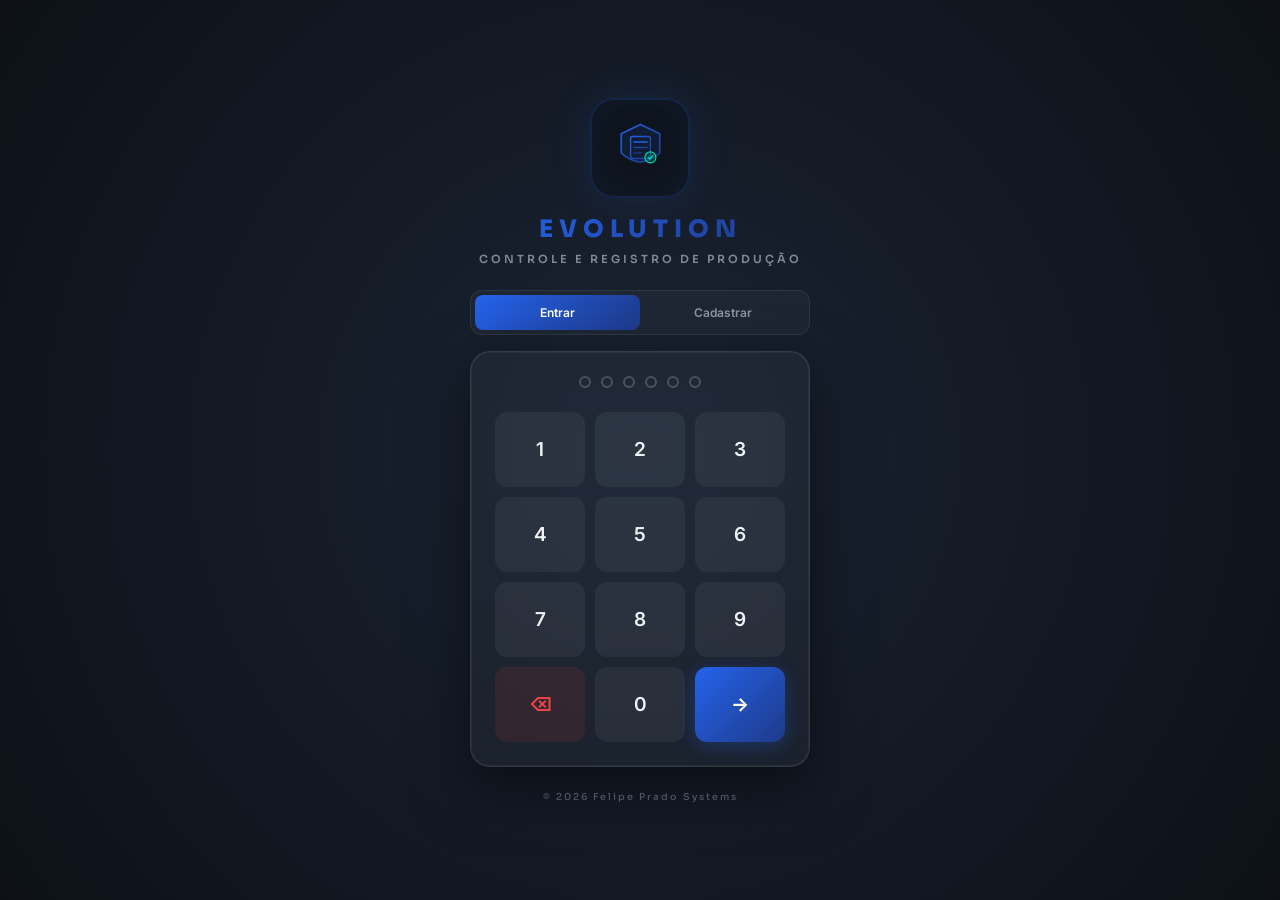
==== commit dc0be68d: "Add files via upload" ====
--- a/financas.html
+++ b/financas.html
@@ -3,11 +3,11 @@
 <head>
     <meta charset="UTF-8">
     <meta name="viewport" content="width=device-width, initial-scale=1.0, maximum-scale=1.0, user-scalable=no, viewport-fit=cover">
-    <meta name="theme-color" content="#0a0e27">
+    <meta name="theme-color" content="#14100d">
     <meta name="apple-mobile-web-app-capable" content="yes">
     <meta name="apple-mobile-web-app-status-bar-style" content="black-translucent">
     <title>Finan&ccedil;as | Felipe Prado Systems</title>
-    <link rel="icon" type="image/svg+xml" href="[data-uri]">
+    <link rel="icon" type="image/svg+xml" href="[data-uri]">
     <link rel="preconnect" href="https://fonts.googleapis.com">
     <link rel="stylesheet" href="https://fonts.googleapis.com/css2?family=Sora:wght@300;400;500;600;700;800&family=Inter:wght@300;400;500;600;700;800&family=JetBrains+Mono:wght@400;500;600;700&display=swap">
     <script src="https://www.gstatic.com/firebasejs/10.14.1/firebase-app-compat.js"></script>
@@ -17,13 +17,13 @@
 <style>
 @import url('https://fonts.googleapis.com/css2?family=Sora:wght@300;400;500;600;700;800&family=Inter:wght@300;400;500;600;700;800&family=JetBrains+Mono:wght@400;500;600;700&display=swap');
 :root {
-    --primary:#00d4ff; --primary-glow:rgba(0,212,255,0.4); --secondary:#7000ff;
+    --primary:#ff7a45; --primary-rgb:255,122,69; --primary-glow:rgba(255,122,69,0.4); --secondary:#8b5cf6;
     --accent:#ffd700; --danger:#ff3860; --success:#00d9a6; --warning:#ffb800;
-    --info:#00b4d8; --bg:#0a0e27; --surface:rgba(255,255,255,0.03);
-    --surface-elevated:rgba(255,255,255,0.06); --glass:rgba(20,25,50,0.7);
-    --border:rgba(255,255,255,0.08); --text:#f0f2ff; --text-secondary:#8b92b4;
-    --text-muted:#4a5070;
-    --gradient-primary:linear-gradient(135deg,#00d4ff 0%,#7000ff 100%);
+    --info:#00b4d8; --bg:#14100d; --surface:rgba(255,255,255,0.03);
+    --surface-elevated:rgba(255,255,255,0.06); --glass:rgba(30,24,20,0.7);
+    --border:rgba(255,255,255,0.08); --text:#f5f1ec; --text-secondary:#a39a8f;
+    --text-muted:#574f47;
+    --gradient-primary:linear-gradient(135deg,#ff7a45 0%,#8b5cf6 100%);
     --gradient-success:linear-gradient(135deg,#00d9a6 0%,#00b4d8 100%);
     --gradient-gold:linear-gradient(135deg,#ffd700 0%,#ffb800 100%);
     --gradient-orange:linear-gradient(135deg,#ff8c00 0%,#ff3860 100%);
@@ -35,28 +35,28 @@
 
 /* Ambient */
 .ambient-bg{position:fixed;top:0;left:0;width:100%;height:100%;z-index:-1;overflow:hidden;pointer-events:none}
-.ambient-bg::before{content:'';position:absolute;top:-50%;left:-50%;width:200%;height:200%;background:radial-gradient(circle at 30% 20%,rgba(0,212,255,0.04) 0%,transparent 50%),radial-gradient(circle at 70% 80%,rgba(112,0,255,0.04) 0%,transparent 50%);animation:rotate 60s linear infinite}
+.ambient-bg::before{content:'';position:absolute;top:-50%;left:-50%;width:200%;height:200%;background:radial-gradient(circle at 30% 20%,rgba(255,122,69,0.04) 0%,transparent 50%),radial-gradient(circle at 70% 80%,rgba(139,92,246,0.04) 0%,transparent 50%);animation:rotate 60s linear infinite}
 @keyframes rotate{from{transform:rotate(0deg)}to{transform:rotate(360deg)}}
 
 /* Layout */
 .app-container{max-width:480px;margin:0 auto;min-height:100vh;display:flex;flex-direction:column;position:relative;padding-bottom:80px}
 
 /* Loading */
-#loadingScreen{position:fixed;inset:0;display:flex;flex-direction:column;align-items:center;justify-content:center;background:radial-gradient(circle at center,#151b3d 0%,#0a0e27 100%);z-index:9999;gap:20px;transition:opacity 0.5s,visibility 0.5s}
+#loadingScreen{position:fixed;inset:0;display:flex;flex-direction:column;align-items:center;justify-content:center;background:radial-gradient(circle at center,#241c16 0%,#14100d 100%);z-index:9999;gap:20px;transition:opacity 0.5s,visibility 0.5s}
 #loadingScreen.hidden{opacity:0;visibility:hidden;pointer-events:none}
 .loader-ring{width:52px;height:52px;border:3px solid var(--border);border-top-color:var(--primary);border-radius:50%;animation:spin 0.8s linear infinite}
 @keyframes spin{to{transform:rotate(360deg)}}
 #loadingScreen p{font-size:0.75rem;color:var(--text-secondary);letter-spacing:2px;text-transform:uppercase;font-weight:600}
 
 /* Header */
-.app-header{position:sticky;top:0;z-index:100;padding:12px 16px;background:rgba(10,14,39,0.92);backdrop-filter:blur(20px);-webkit-backdrop-filter:blur(20px);border-bottom:1px solid var(--border);display:flex;align-items:center;gap:12px}
-.back-btn{height:36px;padding:0 12px;border-radius:10px;border:1px solid rgba(0,212,255,0.5);background:rgba(0,212,255,0.08);color:var(--primary);display:flex;align-items:center;gap:6px;cursor:pointer;font-size:0.9rem;flex-shrink:0;transition:all 0.2s;white-space:nowrap;animation:backBtnPulse 2.4s ease-in-out infinite;}
-@keyframes backBtnPulse{0%,100%{box-shadow:0 0 0 0 rgba(0,212,255,0.0),0 0 8px rgba(0,212,255,0.15)}50%{box-shadow:0 0 0 4px rgba(0,212,255,0.12),0 0 18px rgba(0,212,255,0.35)}}
+.app-header{position:sticky;top:0;z-index:100;padding:12px 16px;background:rgba(20,16,13,0.92);backdrop-filter:blur(20px);-webkit-backdrop-filter:blur(20px);border-bottom:1px solid var(--border);display:flex;align-items:center;gap:12px}
+.back-btn{height:36px;padding:0 12px;border-radius:10px;border:1px solid rgba(255,122,69,0.5);background:rgba(255,122,69,0.08);color:var(--primary);display:flex;align-items:center;gap:6px;cursor:pointer;font-size:0.9rem;flex-shrink:0;transition:all 0.2s;white-space:nowrap;animation:backBtnPulse 2.4s ease-in-out infinite;}
+@keyframes backBtnPulse{0%,100%{box-shadow:0 0 0 0 rgba(255,122,69,0.0),0 0 8px rgba(255,122,69,0.15)}50%{box-shadow:0 0 0 4px rgba(255,122,69,0.12),0 0 18px rgba(255,122,69,0.35)}}
 .back-btn:active{background:var(--primary);color:white;border-color:var(--primary);animation:none}
 .back-btn-label{font-size:0.65rem;font-weight:700;letter-spacing:0.3px;color:var(--primary);transition:color 0.2s}
 .back-btn:active .back-btn-label{color:white}
 .header-center{flex:1;display:flex;align-items:center;gap:10px}
-.header-logo-wrap{width:36px;height:36px;border-radius:10px;background:rgba(0,212,255,0.1);border:1px solid rgba(0,212,255,0.2);display:flex;align-items:center;justify-content:center;font-size:1.1rem;flex-shrink:0}
+.header-logo-wrap{width:36px;height:36px;border-radius:10px;background:rgba(255,122,69,0.1);border:1px solid rgba(255,122,69,0.2);display:flex;align-items:center;justify-content:center;font-size:1.1rem;flex-shrink:0}
 .header-title-text{font-size:1rem;font-weight:800;background:var(--gradient-primary);-webkit-background-clip:text;-webkit-text-fill-color:transparent}
 .header-subtitle{font-size:0.6rem;color:var(--text-secondary);font-weight:600;letter-spacing:0.5px}
 .header-month-nav{display:flex;align-items:center;gap:4px;margin-left:auto}
@@ -70,7 +70,7 @@
 .screen.active{display:flex;flex-direction:column;gap:12px}
 
 /* Bottom Nav */
-.bottom-nav{position:fixed;bottom:0;left:50%;transform:translateX(-50%);width:100%;max-width:480px;background:rgba(10,14,39,0.95);backdrop-filter:blur(20px);-webkit-backdrop-filter:blur(20px);border-top:1px solid var(--border);display:flex;z-index:200;padding:8px 0 max(8px,env(safe-area-inset-bottom))}
+.bottom-nav{position:fixed;bottom:0;left:50%;transform:translateX(-50%);width:100%;max-width:480px;background:rgba(20,16,13,0.95);backdrop-filter:blur(20px);-webkit-backdrop-filter:blur(20px);border-top:1px solid var(--border);display:flex;z-index:200;padding:8px 0 max(8px,env(safe-area-inset-bottom))}
 .nav-btn{flex:1;display:flex;flex-direction:column;align-items:center;gap:3px;padding:6px 4px;border:none;background:transparent;color:var(--text-muted);cursor:pointer;transition:all 0.25s;border-radius:12px;margin:0 4px;position:relative}
 .nav-btn.active{color:var(--primary)}
 .nav-btn.active::after{content:'';position:absolute;bottom:-4px;left:50%;transform:translateX(-50%);width:20px;height:2px;background:var(--primary);border-radius:2px}
@@ -88,9 +88,9 @@
 @keyframes toastOut{from{opacity:1}to{opacity:0}}
 
 /* ===== SALDO CARD PREMIUM ===== */
-.saldo-card{background:var(--glass);backdrop-filter:blur(20px);border:1px solid rgba(0,212,255,0.15);border-radius:24px;padding:24px 24px 20px;position:relative;overflow:hidden}
+.saldo-card{background:var(--glass);backdrop-filter:blur(20px);border:1px solid rgba(255,122,69,0.15);border-radius:24px;padding:24px 24px 20px;position:relative;overflow:hidden}
 .saldo-card::before{content:'';position:absolute;top:0;left:0;right:0;height:3px;background:var(--gradient-primary)}
-.saldo-card::after{content:'';position:absolute;top:-60px;right:-60px;width:160px;height:160px;background:radial-gradient(circle,rgba(0,212,255,0.08) 0%,transparent 70%);pointer-events:none}
+.saldo-card::after{content:'';position:absolute;top:-60px;right:-60px;width:160px;height:160px;background:radial-gradient(circle,rgba(255,122,69,0.08) 0%,transparent 70%);pointer-events:none}
 .saldo-top-row{display:flex;align-items:center;justify-content:space-between;margin-bottom:16px}
 .saldo-label{font-size:0.6rem;text-transform:uppercase;letter-spacing:2px;color:var(--text-secondary);font-weight:700}
 .saldo-eye-btn{width:28px;height:28px;border-radius:8px;border:1px solid var(--border);background:var(--surface);color:var(--text-muted);display:flex;align-items:center;justify-content:center;cursor:pointer;font-size:0.85rem;transition:all 0.2s}
@@ -138,8 +138,8 @@
 .daily-bar-badge.over{background:rgba(255,56,96,0.12);color:var(--danger)}
 
 /* ===== EVO IMPORT ===== */
-.evo-import-card{background:linear-gradient(135deg,rgba(0,212,255,0.08) 0%,rgba(112,0,255,0.08) 100%);border:1px solid rgba(0,212,255,0.2);border-radius:var(--radius);padding:14px 16px;display:flex;align-items:center;gap:12px}
-.evo-import-icon{width:40px;height:40px;border-radius:10px;background:rgba(0,212,255,0.1);border:1px solid rgba(0,212,255,0.2);display:flex;align-items:center;justify-content:center;font-size:1.2rem;flex-shrink:0}
+.evo-import-card{background:linear-gradient(135deg,rgba(255,122,69,0.08) 0%,rgba(139,92,246,0.08) 100%);border:1px solid rgba(255,122,69,0.2);border-radius:var(--radius);padding:14px 16px;display:flex;align-items:center;gap:12px}
+.evo-import-icon{width:40px;height:40px;border-radius:10px;background:rgba(255,122,69,0.1);border:1px solid rgba(255,122,69,0.2);display:flex;align-items:center;justify-content:center;font-size:1.2rem;flex-shrink:0}
 .evo-import-info{flex:1}
 .evo-import-label{font-size:0.6rem;text-transform:uppercase;letter-spacing:1px;color:var(--primary);font-weight:700;margin-bottom:3px}
 .evo-import-value{font-family:'JetBrains Mono',monospace;font-size:1rem;font-weight:700;color:var(--text)}
@@ -167,7 +167,7 @@
 .card-header{display:flex;align-items:center;justify-content:space-between;margin-bottom:14px}
 .card-title{font-size:0.7rem;text-transform:uppercase;letter-spacing:1.5px;color:var(--text-secondary);font-weight:700;display:flex;align-items:center;gap:6px}
 .card-title-icon{font-size:1rem}
-.card-action{font-size:0.65rem;color:var(--primary);font-weight:700;cursor:pointer;padding:4px 8px;border-radius:6px;border:1px solid rgba(0,212,255,0.2);background:rgba(0,212,255,0.06);transition:all 0.2s}
+.card-action{font-size:0.65rem;color:var(--primary);font-weight:700;cursor:pointer;padding:4px 8px;border-radius:6px;border:1px solid rgba(255,122,69,0.2);background:rgba(255,122,69,0.06);transition:all 0.2s}
 .card-action:active{background:var(--primary);color:white}
 
 /* Recent Transactions on Dashboard */
@@ -189,14 +189,14 @@
 .legend-dot{width:8px;height:8px;border-radius:50%;flex-shrink:0}
 
 /* FAB */
-.fab{position:fixed;bottom:90px;right:50%;transform:translateX(calc(50% - 16px - 220px));width:56px;height:56px;border-radius:50%;background:var(--gradient-primary);border:none;color:white;font-size:1.6rem;display:flex;align-items:center;justify-content:center;cursor:pointer;box-shadow:0 4px 24px rgba(0,212,255,0.4);z-index:150;transition:all 0.3s}
+.fab{position:fixed;bottom:90px;right:50%;transform:translateX(calc(50% - 16px - 220px));width:56px;height:56px;border-radius:50%;background:var(--gradient-primary);border:none;color:white;font-size:1.6rem;display:flex;align-items:center;justify-content:center;cursor:pointer;box-shadow:0 4px 24px rgba(255,122,69,0.4);z-index:150;transition:all 0.3s}
 .fab:active{transform:translateX(calc(50% - 16px - 220px)) scale(0.9)}
 @media(max-width:480px){.fab{right:16px;transform:none}.fab:active{transform:scale(0.9)}}
 
 /* ===== TRANSACTIONS ===== */
 .search-bar{position:relative;margin-bottom:8px}
 .search-bar input{width:100%;padding:11px 14px 11px 38px;background:var(--glass);border:1px solid var(--border);border-radius:var(--radius-sm);color:var(--text);font-size:0.82rem;font-family:'Inter',sans-serif;outline:none;transition:all 0.3s}
-.search-bar input:focus{border-color:var(--primary);background:rgba(0,212,255,0.05)}
+.search-bar input:focus{border-color:var(--primary);background:rgba(255,122,69,0.05)}
 .search-bar input::placeholder{color:var(--text-muted)}
 .search-bar-icon{position:absolute;left:12px;top:50%;transform:translateY(-50%);font-size:0.9rem;color:var(--text-muted);pointer-events:none}
 .filter-tabs{display:flex;gap:6px;margin-bottom:4px}
@@ -216,7 +216,7 @@
 .tx-item:active{transform:scale(0.98)}
 .tx-item.receita{border-left:3px solid var(--success)}
 .tx-item.despesa{border-left:3px solid var(--danger)}
-.tx-item.evo-import{border-left:3px solid var(--primary);background:linear-gradient(90deg,rgba(0,212,255,0.05) 0%,transparent 100%)}
+.tx-item.evo-import{border-left:3px solid var(--primary);background:linear-gradient(90deg,rgba(255,122,69,0.05) 0%,transparent 100%)}
 .tx-icon{width:38px;height:38px;border-radius:10px;display:flex;align-items:center;justify-content:center;font-size:1.1rem;flex-shrink:0;background:var(--surface);border:1px solid var(--border)}
 .tx-info{flex:1;min-width:0}
 .tx-desc{font-size:0.82rem;font-weight:700;white-space:nowrap;overflow:hidden;text-overflow:ellipsis;margin-bottom:2px}
@@ -272,7 +272,7 @@
 .insight-cards{display:flex;flex-direction:column;gap:8px}
 .insight-card{background:var(--glass);border:1px solid var(--border);border-radius:var(--radius-sm);padding:14px;display:flex;gap:12px;align-items:flex-start}
 .insight-icon{width:36px;height:36px;border-radius:10px;display:flex;align-items:center;justify-content:center;font-size:1.1rem;flex-shrink:0}
-.insight-icon.tip{background:rgba(0,212,255,0.1);border:1px solid rgba(0,212,255,0.2)}
+.insight-icon.tip{background:rgba(255,122,69,0.1);border:1px solid rgba(255,122,69,0.2)}
 .insight-icon.alert{background:rgba(255,56,96,0.1);border:1px solid rgba(255,56,96,0.2)}
 .insight-icon.success{background:rgba(0,217,166,0.1);border:1px solid rgba(0,217,166,0.2)}
 .insight-icon.warn{background:rgba(255,184,0,0.1);border:1px solid rgba(255,184,0,0.2)}
@@ -303,7 +303,7 @@
 .meta-pct{font-family:'JetBrains Mono',monospace;font-size:0.75rem;font-weight:700;color:var(--accent);min-width:38px;text-align:right}
 .meta-values{display:flex;justify-content:space-between;font-size:0.65rem;color:var(--text-muted);font-family:'JetBrains Mono',monospace}
 .meta-add-btn{width:100%;padding:14px;border:2px dashed var(--border);border-radius:var(--radius);background:transparent;color:var(--text-secondary);font-size:0.78rem;font-weight:700;cursor:pointer;transition:all 0.2s;font-family:'Inter',sans-serif;display:flex;align-items:center;justify-content:center;gap:8px}
-.meta-add-btn:active{border-color:var(--primary);color:var(--primary);background:rgba(0,212,255,0.05)}
+.meta-add-btn:active{border-color:var(--primary);color:var(--primary);background:rgba(255,122,69,0.05)}
 
 /* Empty state */
 .empty-state{text-align:center;padding:40px 20px;color:var(--text-muted)}
@@ -314,7 +314,7 @@
 /* ===== MODALS ===== */
 .modal-overlay{position:fixed;inset:0;background:rgba(0,0,0,0.7);backdrop-filter:blur(8px);z-index:500;display:flex;align-items:flex-end;justify-content:center;padding:0;opacity:0;pointer-events:none;transition:opacity 0.3s}
 .modal-overlay.open{opacity:1;pointer-events:all}
-.modal-sheet{background:rgba(15,19,45,0.98);border:1px solid var(--border);border-radius:24px 24px 0 0;padding:20px;width:100%;max-width:480px;max-height:90vh;overflow-y:auto;transform:translateY(100%);transition:transform 0.35s cubic-bezier(0.4,0,0.2,1)}
+.modal-sheet{background:rgba(24,19,15,0.98);border:1px solid var(--border);border-radius:24px 24px 0 0;padding:20px;width:100%;max-width:480px;max-height:90vh;overflow-y:auto;transform:translateY(100%);transition:transform 0.35s cubic-bezier(0.4,0,0.2,1)}
 .modal-overlay.open .modal-sheet{transform:translateY(0)}
 .modal-handle{width:36px;height:4px;background:var(--border);border-radius:2px;margin:0 auto 20px;flex-shrink:0}
 .modal-title{font-size:1rem;font-weight:800;margin-bottom:20px;text-align:center}
@@ -326,7 +326,7 @@
 .form-group{margin-bottom:16px}
 .form-label{display:block;font-size:0.62rem;text-transform:uppercase;letter-spacing:1.5px;color:var(--text-secondary);font-weight:700;margin-bottom:8px}
 input,select,textarea{width:100%;padding:12px 14px;background:var(--surface);border:1px solid var(--border);border-radius:var(--radius-sm);color:var(--text);font-size:0.85rem;font-family:'Inter',sans-serif;transition:all 0.3s;outline:none;-webkit-appearance:none;appearance:none}
-input:focus,select:focus,textarea:focus{border-color:var(--primary);background:rgba(0,212,255,0.05)}
+input:focus,select:focus,textarea:focus{border-color:var(--primary);background:rgba(255,122,69,0.05)}
 select option{background:#0f132d;color:var(--text)}
 .type-toggle{display:flex;gap:8px;margin-bottom:16px}
 .type-btn{flex:1;padding:10px;border-radius:var(--radius-sm);border:1px solid var(--border);background:var(--surface);color:var(--text-secondary);font-size:0.75rem;font-weight:700;cursor:pointer;text-align:center;transition:all 0.2s;font-family:'Inter',sans-serif;text-transform:uppercase;letter-spacing:0.5px}
@@ -335,10 +335,10 @@
 .cat-grid{display:grid;grid-template-columns:repeat(4,1fr);gap:8px;margin-bottom:16px}
 .cat-btn{display:flex;flex-direction:column;align-items:center;gap:4px;padding:10px 4px;border-radius:var(--radius-sm);border:1px solid var(--border);background:var(--surface);cursor:pointer;transition:all 0.2s;font-size:0.55rem;color:var(--text-secondary);font-weight:700;font-family:'Inter',sans-serif;text-transform:uppercase;letter-spacing:0.3px}
 .cat-btn .cat-emoji{font-size:1.3rem;line-height:1}
-.cat-btn.active{border-color:var(--primary);background:rgba(0,212,255,0.1);color:var(--primary)}
+.cat-btn.active{border-color:var(--primary);background:rgba(255,122,69,0.1);color:var(--primary)}
 .btn{width:100%;padding:14px;border:none;border-radius:var(--radius-sm);font-size:0.85rem;font-weight:700;cursor:pointer;font-family:'Inter',sans-serif;transition:all 0.2s;letter-spacing:0.3px}
 .btn:active{transform:scale(0.98)}
-.btn-primary{background:var(--gradient-primary);color:white;box-shadow:0 4px 20px rgba(0,212,255,0.3)}
+.btn-primary{background:var(--gradient-primary);color:white;box-shadow:0 4px 20px rgba(255,122,69,0.3)}
 .btn-danger{background:rgba(255,56,96,0.1);border:1px solid rgba(255,56,96,0.3);color:var(--danger)}
 .btn-glass{background:var(--surface);border:1px solid var(--border);color:var(--text)}
 .btn-success{background:rgba(0,217,166,0.1);border:1px solid rgba(0,217,166,0.3);color:var(--success)}
@@ -346,7 +346,7 @@
 .btn-row .btn{flex:1}
 .installment-row{display:flex;gap:10px}
 .installment-row .form-group{flex:1}
-.recurring-tag{display:inline-flex;align-items:center;gap:4px;font-size:0.6rem;font-weight:700;padding:3px 8px;border-radius:20px;background:rgba(0,212,255,0.1);color:var(--primary);border:1px solid rgba(0,212,255,0.2)}
+.recurring-tag{display:inline-flex;align-items:center;gap:4px;font-size:0.6rem;font-weight:700;padding:3px 8px;border-radius:20px;background:rgba(255,122,69,0.1);color:var(--primary);border:1px solid rgba(255,122,69,0.2)}
 .budget-setting-row{display:flex;align-items:center;gap:12px;padding:10px 0;border-bottom:1px solid var(--border)}
 .budget-setting-row:last-child{border-bottom:none}
 .budget-setting-icon{font-size:1.2rem;width:30px;text-align:center;flex-shrink:0}
@@ -935,6 +935,25 @@
     const n = parseFloat(cleaned);
     return isNaN(n) ? 0 : Math.round(n * 100);
 }
+function formatBudgetInput(el) {
+    const pos = el.selectionStart;
+    const oldLen = el.value.length;
+    let raw = el.value.replace(/[^\d,]/g, '');
+    const commaIdx = raw.indexOf(',');
+    let intPart, decPart;
+    if (commaIdx !== -1) {
+        intPart = raw.slice(0, commaIdx);
+        decPart = raw.slice(commaIdx + 1, commaIdx + 3);
+    } else {
+        intPart = raw;
+        decPart = null;
+    }
+    intPart = intPart.replace(/^0+(\d)/, '$1') || '';
+    const intFormatted = intPart.replace(/\B(?=(\d{3})+(?!\d))/g, '.');
+    el.value = decPart !== null ? intFormatted + ',' + decPart : intFormatted;
+    const newLen = el.value.length;
+    el.setSelectionRange(pos + (newLen - oldLen), pos + (newLen - oldLen));
+}
 function formatDateBR(dateStr) {
     if (!dateStr) return '';
     const [y,m,d] = dateStr.split('-');
@@ -963,29 +982,29 @@
 const EXPENSE_CATS = [
     {id:'alimentacao',label:'Alimenta\u00e7\u00e3o',icon:'\uD83C\uDF54',color:'#ff8c00'},
     {id:'transporte',label:'Transporte',icon:'\uD83D\uDE97',color:'#00b4d8'},
-    {id:'moradia',label:'Moradia',icon:'\uD83C\uDFE0',color:'#7000ff'},
+    {id:'moradia',label:'Moradia',icon:'\uD83C\uDFE0',color:'#8b5cf6'},
     {id:'saude',label:'Sa\u00fade',icon:'\uD83D\uDC8A',color:'#00d9a6'},
-    {id:'educacao',label:'Educa\u00e7\u00e3o',icon:'\uD83D\uDCDA',color:'#00d4ff'},
+    {id:'educacao',label:'Educa\u00e7\u00e3o',icon:'\uD83D\uDCDA',color:'#ff7a45'},
     {id:'lazer',label:'Lazer',icon:'\uD83C\uDFAD',color:'#ffd700'},
     {id:'vestuario',label:'Vestu\u00e1rio',icon:'\uD83D\uDC55',color:'#ff3860'},
     {id:'contas',label:'Contas',icon:'\uD83D\uDCA1',color:'#ffb800'},
     {id:'investimentos',label:'Invest.',icon:'\uD83D\uDCB0',color:'#00d9a6'},
-    {id:'cartao',label:'Cart\u00e3o',icon:'\uD83D\uDCB3',color:'#7000ff'},
-    {id:'outros',label:'Outros',icon:'\uD83D\uDCE6',color:'#8b92b4'},
+    {id:'cartao',label:'Cart\u00e3o',icon:'\uD83D\uDCB3',color:'#8b5cf6'},
+    {id:'outros',label:'Outros',icon:'\uD83D\uDCE6',color:'#a39a8f'},
 ];
 const INCOME_CATS = [
-    {id:'evolution',label:'Porto',icon:'\u2693',color:'#00d4ff'},
+    {id:'evolution',label:'Porto',icon:'\u2693',color:'#ff7a45'},
     {id:'salario',label:'Sal\u00e1rio',icon:'\uD83D\uDCBC',color:'#00d9a6'},
-    {id:'freelance',label:'Freelance',icon:'\uD83D\uDCBB',color:'#7000ff'},
+    {id:'freelance',label:'Freelance',icon:'\uD83D\uDCBB',color:'#8b5cf6'},
     {id:'bonus',label:'B\u00f4nus',icon:'\uD83C\uDFC6',color:'#ffd700'},
-    {id:'outros_rec',label:'Outros',icon:'\uD83D\uDCB5',color:'#8b92b4'},
+    {id:'outros_rec',label:'Outros',icon:'\uD83D\uDCB5',color:'#a39a8f'},
 ];
 
 const GOAL_EMOJIS = ['\uD83C\uDFE0','\u2708\uFE0F','\uD83D\uDE97','\uD83D\uDCBB','\uD83C\uDF93','\uD83D\uDCB0','\uD83C\uDFC6','\u2764\uFE0F','\uD83D\uDEE1\uFE0F','\uD83C\uDF1F','\uD83D\uDCF1','\uD83C\uDFD6\uFE0F'];
 
 function getCat(type, id) {
     const list = type === 'receita' ? INCOME_CATS : EXPENSE_CATS;
-    return list.find(c => c.id === id) || {id:'outros',label:'Outros',icon:'\uD83D\uDCE6',color:'#8b92b4'};
+    return list.find(c => c.id === id) || {id:'outros',label:'Outros',icon:'\uD83D\uDCE6',color:'#a39a8f'};
 }
 
 // ============================================================
@@ -1003,6 +1022,7 @@
         this.data = {};
         this.evolutionCache = {};
         this.editingTxId = null;
+        this.editingTxMonth = null;
         this.deletingTxId = null;
         this.currentTxType = 'despesa';
         this.currentTxCat = 'alimentacao';
@@ -1062,7 +1082,12 @@
     getBudgets(month) { return this.getMonthData(month).budgets; }
 
     async loadMonth(month) {
-        if (this.data[month]) return;
+        if (this.data[month]) {
+            // Mes ja em cache nesta sessao: resincroniza so os ganhos do Evolution
+            // (podem ter sido lancados depois do primeiro carregamento).
+            await this.syncEvolution(month);
+            return;
+        }
         this.data[month] = { transactions: [], budgets: {} };
         if (!this.db || !this.userId) return;
         try {
@@ -1473,7 +1498,7 @@
                     legend: { display: false },
                     tooltip: {
                         callbacks: { label: ctx => ` ${ctx.label}: ${formatMoney(Math.round(ctx.raw * 100))} (${Math.round(ctx.raw*100/total*100)}%)` },
-                        backgroundColor: 'rgba(15,19,45,0.95)', titleColor: '#f0f2ff', bodyColor: '#8b92b4', borderColor: 'rgba(255,255,255,0.08)', borderWidth: 1
+                        backgroundColor: 'rgba(24,19,15,0.95)', titleColor: '#f5f1ec', bodyColor: '#a39a8f', borderColor: 'rgba(255,255,255,0.08)', borderWidth: 1
                     }
                 }
             }
@@ -1493,16 +1518,16 @@
         if (this.charts.line) this.charts.line.destroy();
         const ctx = canvas.getContext('2d');
         const grad = ctx.createLinearGradient(0, 0, 0, 160);
-        grad.addColorStop(0, 'rgba(0,212,255,0.3)'); grad.addColorStop(1, 'rgba(0,212,255,0)');
+        grad.addColorStop(0, 'rgba(255,122,69,0.3)'); grad.addColorStop(1, 'rgba(255,122,69,0)');
         this.charts.line = new Chart(ctx, {
             type: 'line',
-            data: { labels, datasets: [{ label: 'Saldo', data: values, borderColor: '#00d4ff', backgroundColor: grad, borderWidth: 2.5, pointBackgroundColor: '#0a0e27', pointBorderColor: '#00d4ff', pointBorderWidth: 2, pointRadius: 4, tension: 0.4, fill: true, spanGaps: true }] },
+            data: { labels, datasets: [{ label: 'Saldo', data: values, borderColor: '#ff7a45', backgroundColor: grad, borderWidth: 2.5, pointBackgroundColor: '#14100d', pointBorderColor: '#ff7a45', pointBorderWidth: 2, pointRadius: 4, tension: 0.4, fill: true, spanGaps: true }] },
             options: {
                 responsive: true, maintainAspectRatio: true,
-                plugins: { legend: { display: false }, tooltip: { callbacks: { label: ctx => ` ${formatMoney(Math.round(ctx.raw * 100))}` }, backgroundColor: 'rgba(15,19,45,0.95)', titleColor: '#f0f2ff', bodyColor: '#8b92b4', borderColor: 'rgba(255,255,255,0.08)', borderWidth: 1 } },
+                plugins: { legend: { display: false }, tooltip: { callbacks: { label: ctx => ` ${formatMoney(Math.round(ctx.raw * 100))}` }, backgroundColor: 'rgba(24,19,15,0.95)', titleColor: '#f5f1ec', bodyColor: '#a39a8f', borderColor: 'rgba(255,255,255,0.08)', borderWidth: 1 } },
                 scales: {
-                    x: { grid: { color: 'rgba(255,255,255,0.04)' }, ticks: { color: '#4a5070', font: { size: 10 } } },
-                    y: { grid: { color: 'rgba(255,255,255,0.04)' }, ticks: { color: '#4a5070', font: { size: 10 }, callback: v => `R$${Math.abs(v) >= 1000 ? (v/1000).toFixed(1).replace('.',',')+  'k' : String(v)}` } }
+                    x: { grid: { color: 'rgba(255,255,255,0.04)' }, ticks: { color: '#574f47', font: { size: 10 } } },
+                    y: { grid: { color: 'rgba(255,255,255,0.04)' }, ticks: { color: '#574f47', font: { size: 10 }, callback: v => `R$${Math.abs(v) >= 1000 ? (v/1000).toFixed(1).replace('.',',')+  'k' : String(v)}` } }
                 }
             }
         });
@@ -1575,7 +1600,7 @@
                 const sign = t.type === 'receita' ? '+' : '-';
                 const badge = t.installments > 1 ? `<span class="tx-badge">${t.currentInstallment}/${t.installments}x</span>` : '';
                 const recurBadge = t.isRecurring ? `<span class="recurring-tag">\u21BB recorrente</span>` : '';
-                const evoBadge = t.isEvolutionImport ? `<span class="recurring-tag" style="border-color:rgba(0,212,255,0.2)">\u2693 Auto</span>` : '';
+                const evoBadge = t.isEvolutionImport ? `<span class="recurring-tag" style="border-color:rgba(255,122,69,0.2)">\u2693 Auto</span>` : '';
                 html += `<div class="tx-item ${t.type} ${t.isEvolutionImport ? 'evo-import' : ''} fade-in" onclick="finance.editTx('${t.id}','${this.currentMonth}')">
                     <div class="tx-icon" style="background:${cat.color}22;border-color:${cat.color}44">${cat.icon}</div>
                     <div class="tx-info">
@@ -1772,12 +1797,12 @@
             ]},
             options: {
                 responsive: true, maintainAspectRatio: true,
-                plugins: { legend: { display: true, labels: { color: '#8b92b4', font: { size: 11 }, boxWidth: 10, padding: 12 } },
-                    tooltip: { callbacks: { label: ctx => ` ${ctx.dataset.label}: ${formatMoney(Math.round(ctx.raw * 100))}` }, backgroundColor: 'rgba(15,19,45,0.95)', titleColor: '#f0f2ff', bodyColor: '#8b92b4', borderColor: 'rgba(255,255,255,0.08)', borderWidth: 1 }
+                plugins: { legend: { display: true, labels: { color: '#a39a8f', font: { size: 11 }, boxWidth: 10, padding: 12 } },
+                    tooltip: { callbacks: { label: ctx => ` ${ctx.dataset.label}: ${formatMoney(Math.round(ctx.raw * 100))}` }, backgroundColor: 'rgba(24,19,15,0.95)', titleColor: '#f5f1ec', bodyColor: '#a39a8f', borderColor: 'rgba(255,255,255,0.08)', borderWidth: 1 }
                 },
                 scales: {
-                    x: { grid: { color: 'rgba(255,255,255,0.04)' }, ticks: { color: '#4a5070', font: { size: 10 } } },
-                    y: { grid: { color: 'rgba(255,255,255,0.04)' }, ticks: { color: '#4a5070', font: { size: 10 }, callback: v => `R$${Math.abs(v) >= 1000 ? (v/1000).toFixed(1).replace('.',',')+  'k' : String(v)}` } }
+                    x: { grid: { color: 'rgba(255,255,255,0.04)' }, ticks: { color: '#574f47', font: { size: 10 } } },
+                    y: { grid: { color: 'rgba(255,255,255,0.04)' }, ticks: { color: '#574f47', font: { size: 10 }, callback: v => `R$${Math.abs(v) >= 1000 ? (v/1000).toFixed(1).replace('.',',')+  'k' : String(v)}` } }
                 }
             }
         });
@@ -1844,7 +1869,7 @@
                         </div>
                     </div>
                     <div style="display:flex;gap:6px">
-                        <button style="width:26px;height:26px;border-radius:7px;border:none;background:rgba(0,212,255,0.08);color:var(--primary);display:flex;align-items:center;justify-content:center;cursor:pointer;font-size:0.7rem" onclick="finance.openGoalUpdate('${g.id}')">\u270F</button>
+                        <button style="width:26px;height:26px;border-radius:7px;border:none;background:rgba(255,122,69,0.08);color:var(--primary);display:flex;align-items:center;justify-content:center;cursor:pointer;font-size:0.7rem" onclick="finance.openGoalUpdate('${g.id}')">\u270F</button>
                         <button class="meta-delete-btn" onclick="finance.deleteGoal('${g.id}')">\uD83D\uDDD1</button>
                     </div>
                 </div>
@@ -1876,7 +1901,7 @@
 
     _buildGoalEmojiGrid() {
         document.getElementById('goalEmojiGrid').innerHTML = GOAL_EMOJIS.map(e =>
-            `<button onclick="finance._selectGoalEmoji('${e}', this)" style="width:38px;height:38px;border-radius:10px;border:1px solid ${e === this.selectedGoalEmoji ? 'var(--primary)' : 'var(--border)'};background:${e === this.selectedGoalEmoji ? 'rgba(0,212,255,0.1)' : 'var(--surface)'};font-size:1.2rem;cursor:pointer;transition:all 0.2s">${e}</button>`
+            `<button onclick="finance._selectGoalEmoji('${e}', this)" style="width:38px;height:38px;border-radius:10px;border:1px solid ${e === this.selectedGoalEmoji ? 'var(--primary)' : 'var(--border)'};background:${e === this.selectedGoalEmoji ? 'rgba(255,122,69,0.1)' : 'var(--surface)'};font-size:1.2rem;cursor:pointer;transition:all 0.2s">${e}</button>`
         ).join('');
     }
 
@@ -1943,6 +1968,7 @@
     // ---- Transaction Modal ----
     openAddTransaction(type) {
         this.editingTxId = null;
+        this.editingTxMonth = null;
         this.currentTxType = type || 'despesa';
         document.getElementById('txModalTitle').textContent = 'Nova Transa\u00e7\u00e3o';
         document.getElementById('txAmount').value = '';
@@ -1960,6 +1986,7 @@
         const tx = this.getTransactions(month).find(t => t.id === id);
         if (!tx || tx.isEvolutionImport) return;
         this.editingTxId = id;
+        this.editingTxMonth = month;
         this.currentTxType = tx.type;
         this.currentTxCat = tx.category;
         document.getElementById('txModalTitle').textContent = 'Editar Transa\u00e7\u00e3o';
@@ -1988,7 +2015,7 @@
         const toggle = document.getElementById('recurringToggle');
         const knob = document.getElementById('recurringKnob');
         if (on) {
-            card.style.borderColor = 'var(--primary)'; card.style.background = 'rgba(0,212,255,0.07)';
+            card.style.borderColor = 'var(--primary)'; card.style.background = 'rgba(255,122,69,0.07)';
             toggle.style.background = 'var(--primary)'; knob.style.left = '22px';
         } else {
             card.style.borderColor = 'var(--border)'; card.style.background = 'var(--surface)';
@@ -2035,10 +2062,26 @@
         const isRecurring = document.getElementById('txRecurring').checked;
         const month = date.substring(0, 7);
         if (this.editingTxId) {
-            await this.updateTx(this.editingTxId, this.currentMonth, {
-                type: this.currentTxType, category: this.currentTxCat, description: desc, amount, date, month: this.currentMonth,
+            const originalMonth = this.editingTxMonth || this.currentMonth;
+            const updates = {
+                type: this.currentTxType, category: this.currentTxCat, description: desc, amount, date, month,
+                installments, currentInstallment,
                 isRecurring: isRecurring && this.currentTxType === 'despesa'
-            });
+            };
+            if (month !== originalMonth) {
+                // Data editada para outro mes: move a transacao do bucket antigo para o novo
+                const txs = this.getTransactions(originalMonth);
+                const idx = txs.findIndex(t => t.id === this.editingTxId);
+                if (idx !== -1) {
+                    const [tx] = txs.splice(idx, 1);
+                    await this.saveMonth(originalMonth);
+                    if (!this.data[month]) await this.loadMonth(month);
+                    this.getMonthData(month).transactions.push({ ...tx, ...updates });
+                    await this.saveMonth(month);
+                }
+            } else {
+                await this.updateTx(this.editingTxId, originalMonth, updates);
+            }
             this.showToast('Transa\u00e7\u00e3o atualizada', 'success');
         } else {
             if (!this.data[month]) await this.loadMonth(month);
@@ -2081,9 +2124,10 @@
             `<div class="budget-setting-row">
                 <div class="budget-setting-icon">${c.icon}</div>
                 <div class="budget-setting-name">${c.label}</div>
-                <input type="number" class="budget-setting-input" id="budget_${c.id}"
-                    value="${budgets[c.id] ? (budgets[c.id]/100).toFixed(2) : ''}"
-                    placeholder="Sem limite" inputmode="decimal" step="0.01" min="0">
+                <input type="text" class="budget-setting-input" id="budget_${c.id}"
+                    value="${budgets[c.id] ? moneyToStr(budgets[c.id]) : ''}"
+                    placeholder="Sem limite" inputmode="numeric"
+                    oninput="formatBudgetInput(this)">
             </div>`
         ).join('');
         document.getElementById('budgetModal').classList.add('open');
@@ -2146,7 +2190,7 @@
 const finance = new FinanceApp();
 finance.init().catch(e => {
     console.error(e);
-    document.getElementById('loadingScreen').innerHTML = '<div style="text-align:center;padding:40px;color:#ff3860"><div style="font-size:2rem;margin-bottom:12px">\u26A0\uFE0F</div><div style="font-weight:700;margin-bottom:8px">Erro ao carregar</div><div style="font-size:0.8rem;color:#8b92b4;margin-bottom:20px">Verifique sua conex\u00e3o e tente novamente</div><button onclick="window.location.reload()" style="padding:10px 24px;background:var(--gradient-primary);border:none;border-radius:10px;color:white;font-weight:700;cursor:pointer">Tentar novamente</button></div>';
+    document.getElementById('loadingScreen').innerHTML = '<div style="text-align:center;padding:40px;color:#ff3860"><div style="font-size:2rem;margin-bottom:12px">\u26A0\uFE0F</div><div style="font-weight:700;margin-bottom:8px">Erro ao carregar</div><div style="font-size:0.8rem;color:#a39a8f;margin-bottom:20px">Verifique sua conex\u00e3o e tente novamente</div><button onclick="window.location.reload()" style="padding:10px 24px;background:var(--gradient-primary);border:none;border-radius:10px;color:white;font-weight:700;cursor:pointer">Tentar novamente</button></div>';
 });
 </script>
 </body>
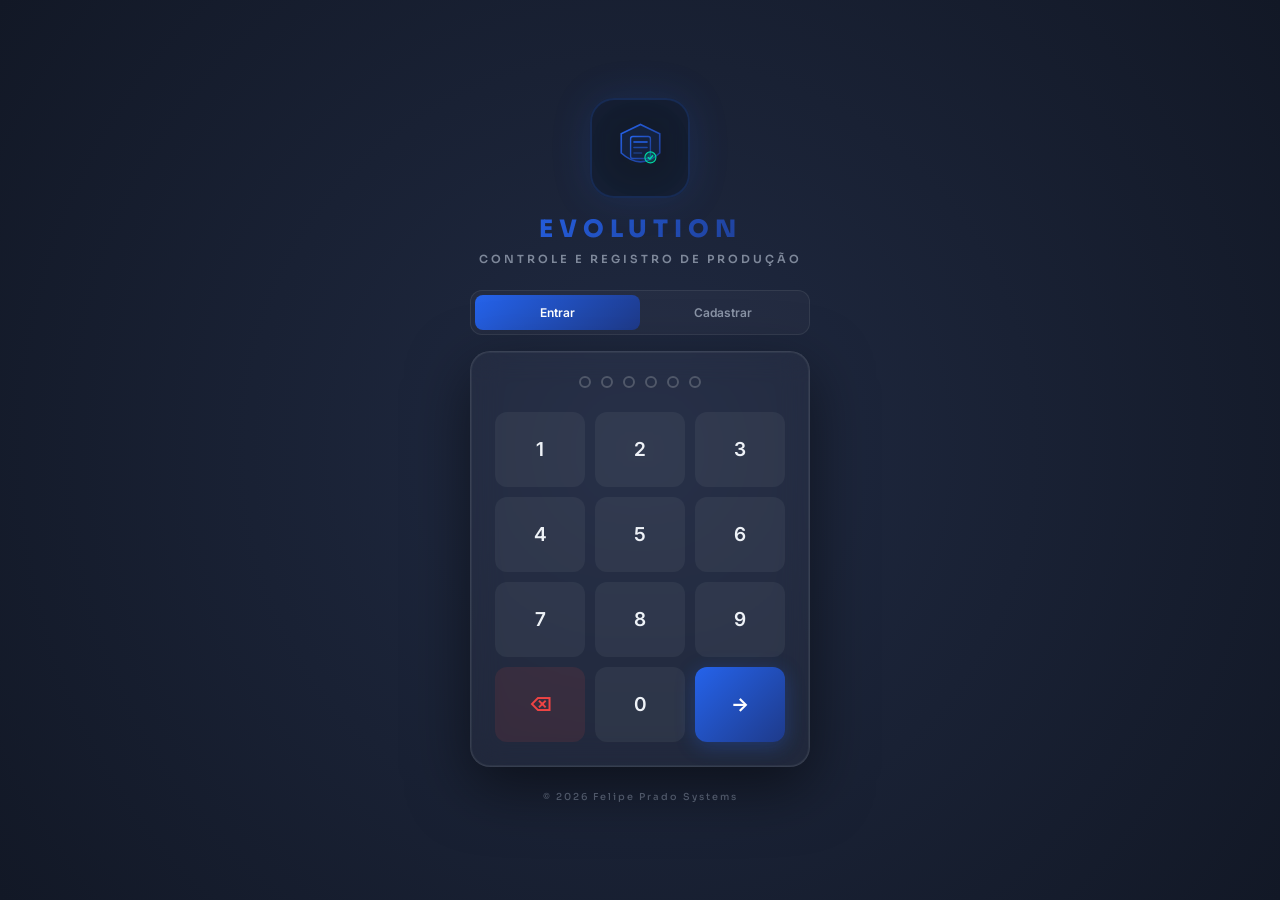
==== commit 5bd0354d: "Add files via upload" ====
--- a/financas.html
+++ b/financas.html
@@ -49,7 +49,7 @@
 #loadingScreen p{font-size:0.75rem;color:var(--text-secondary);letter-spacing:2px;text-transform:uppercase;font-weight:600}
 
 /* Header */
-.app-header{position:sticky;top:0;z-index:100;padding:12px 16px;background:rgba(20,16,13,0.92);backdrop-filter:blur(20px);-webkit-backdrop-filter:blur(20px);border-bottom:1px solid var(--border);display:flex;align-items:center;gap:12px}
+.app-header{position:sticky;top:0;z-index:100;padding:12px 16px;padding-top:calc(12px + env(safe-area-inset-top));background:rgba(20,16,13,0.92);backdrop-filter:blur(20px);-webkit-backdrop-filter:blur(20px);border-bottom:1px solid var(--border);display:flex;align-items:center;gap:12px}
 .back-btn{height:36px;padding:0 12px;border-radius:10px;border:1px solid rgba(255,122,69,0.5);background:rgba(255,122,69,0.08);color:var(--primary);display:flex;align-items:center;gap:6px;cursor:pointer;font-size:0.9rem;flex-shrink:0;transition:all 0.2s;white-space:nowrap;animation:backBtnPulse 2.4s ease-in-out infinite;}
 @keyframes backBtnPulse{0%,100%{box-shadow:0 0 0 0 rgba(255,122,69,0.0),0 0 8px rgba(255,122,69,0.15)}50%{box-shadow:0 0 0 4px rgba(255,122,69,0.12),0 0 18px rgba(255,122,69,0.35)}}
 .back-btn:active{background:var(--primary);color:white;border-color:var(--primary);animation:none}
